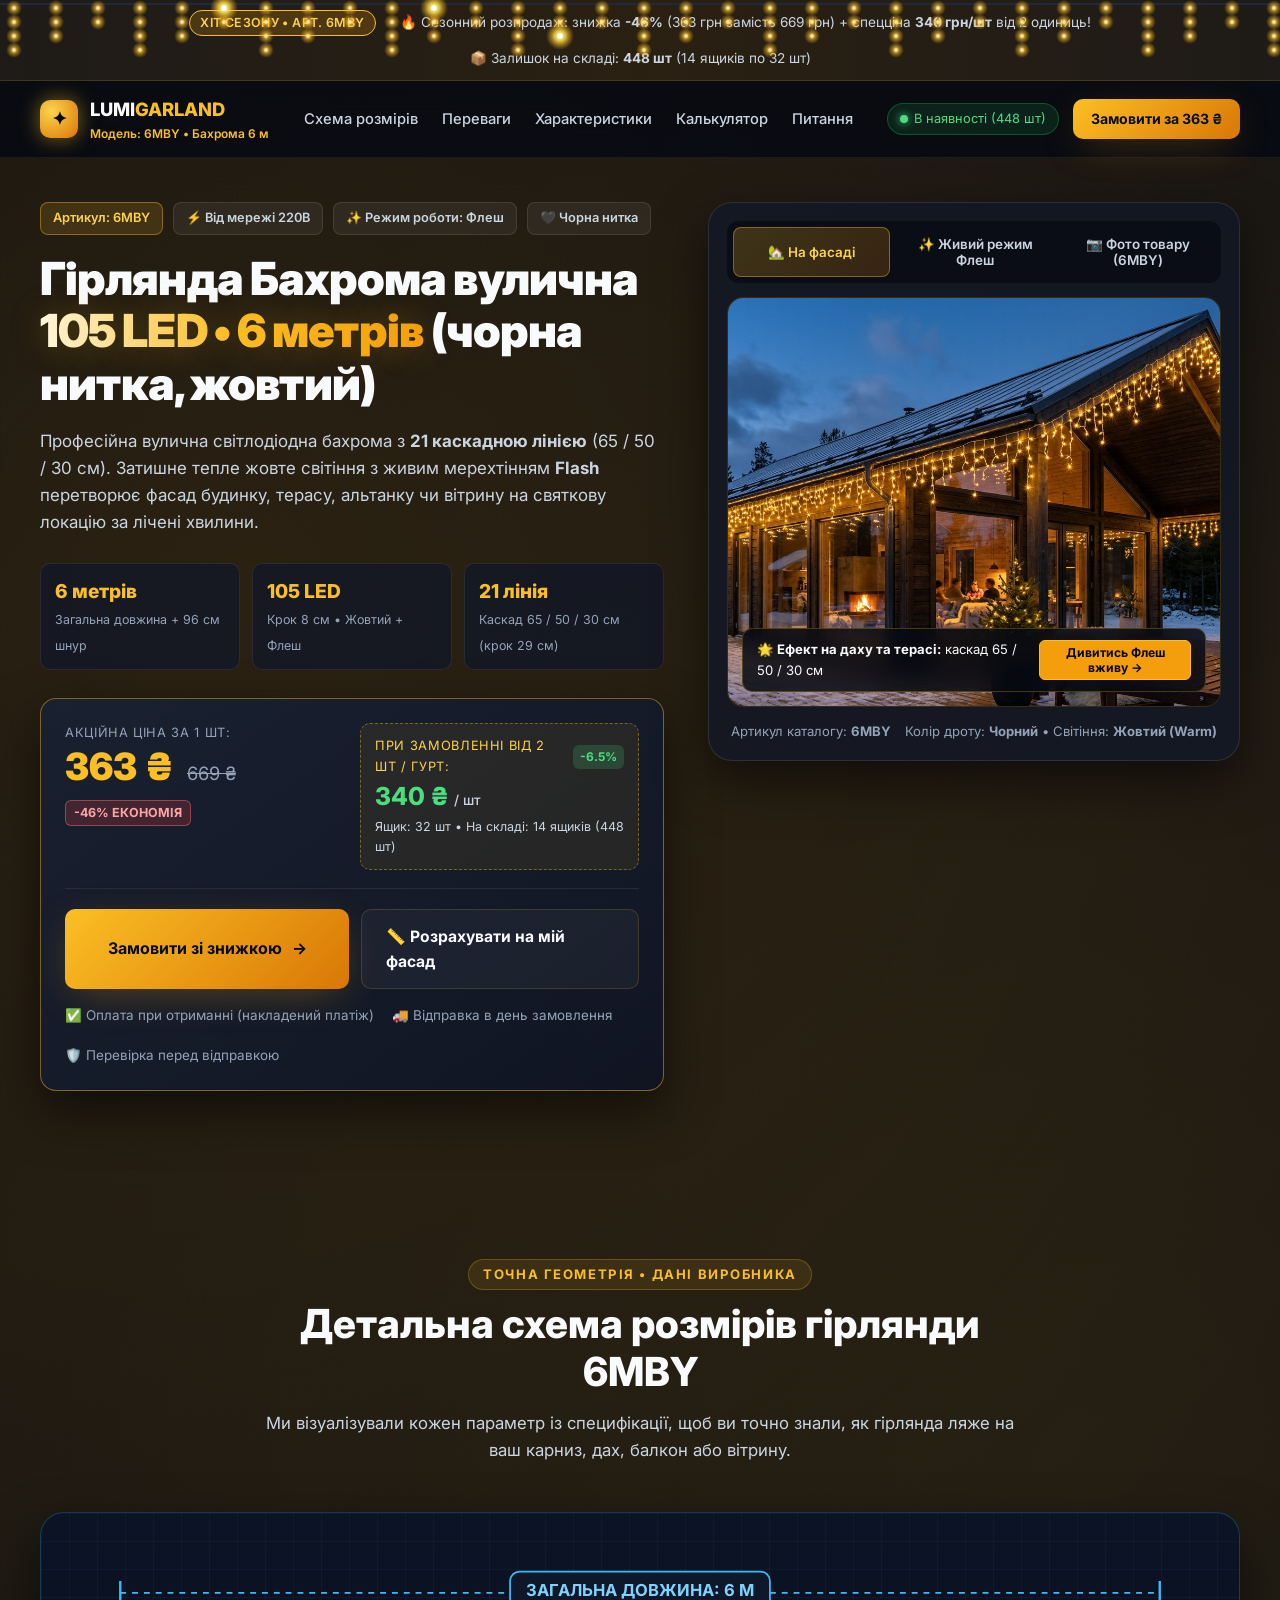
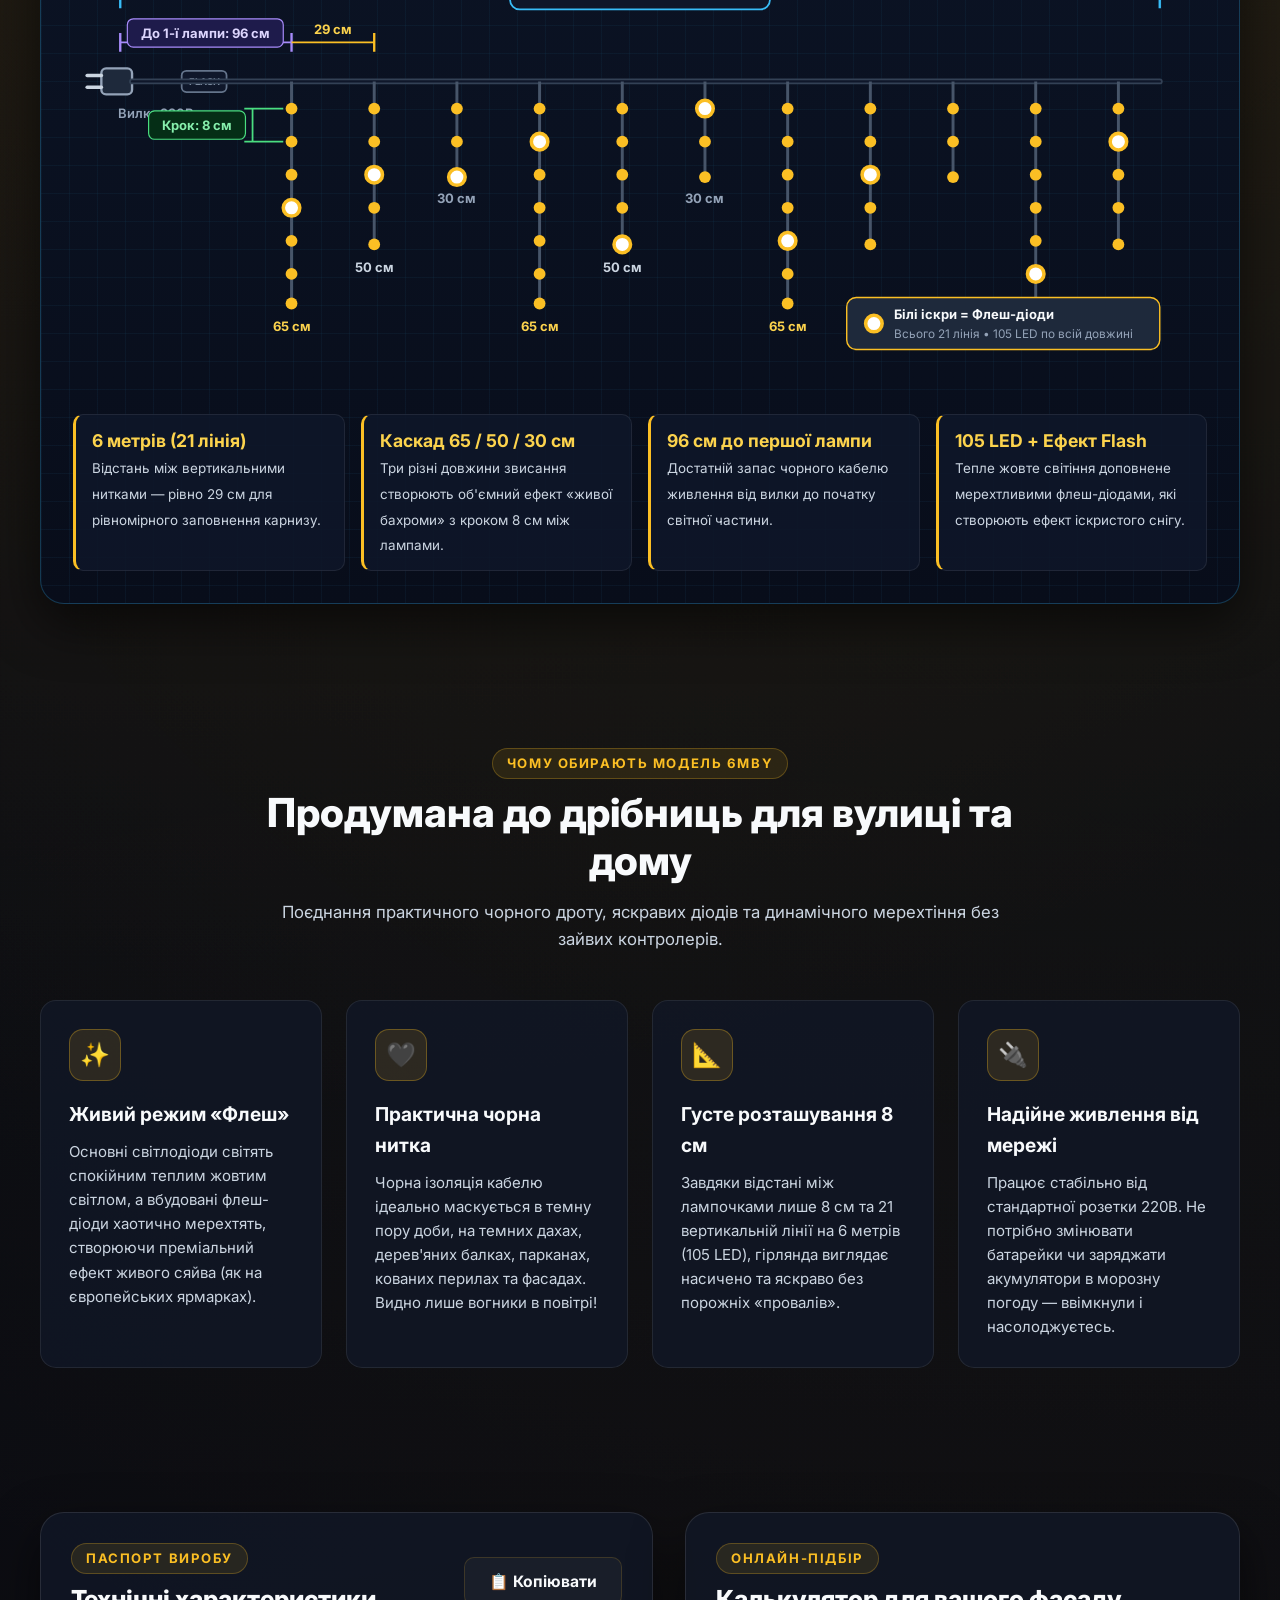
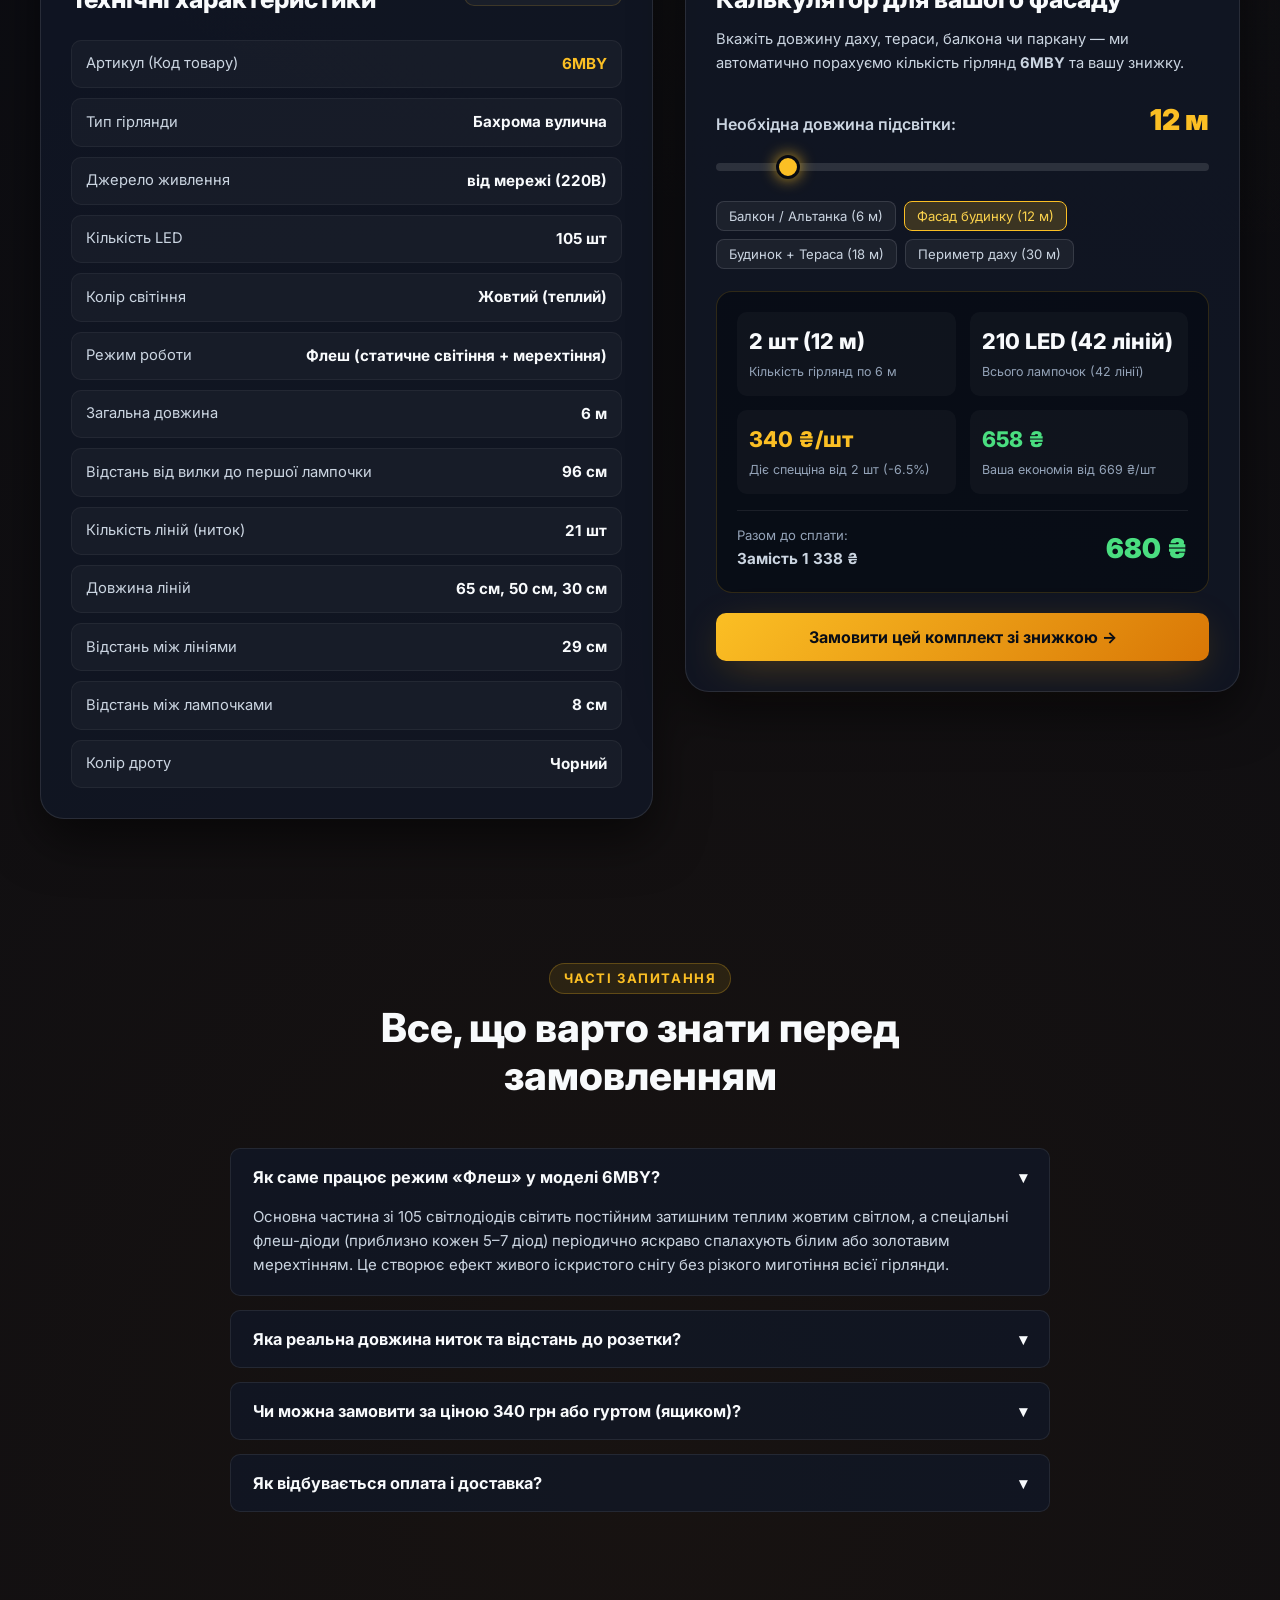
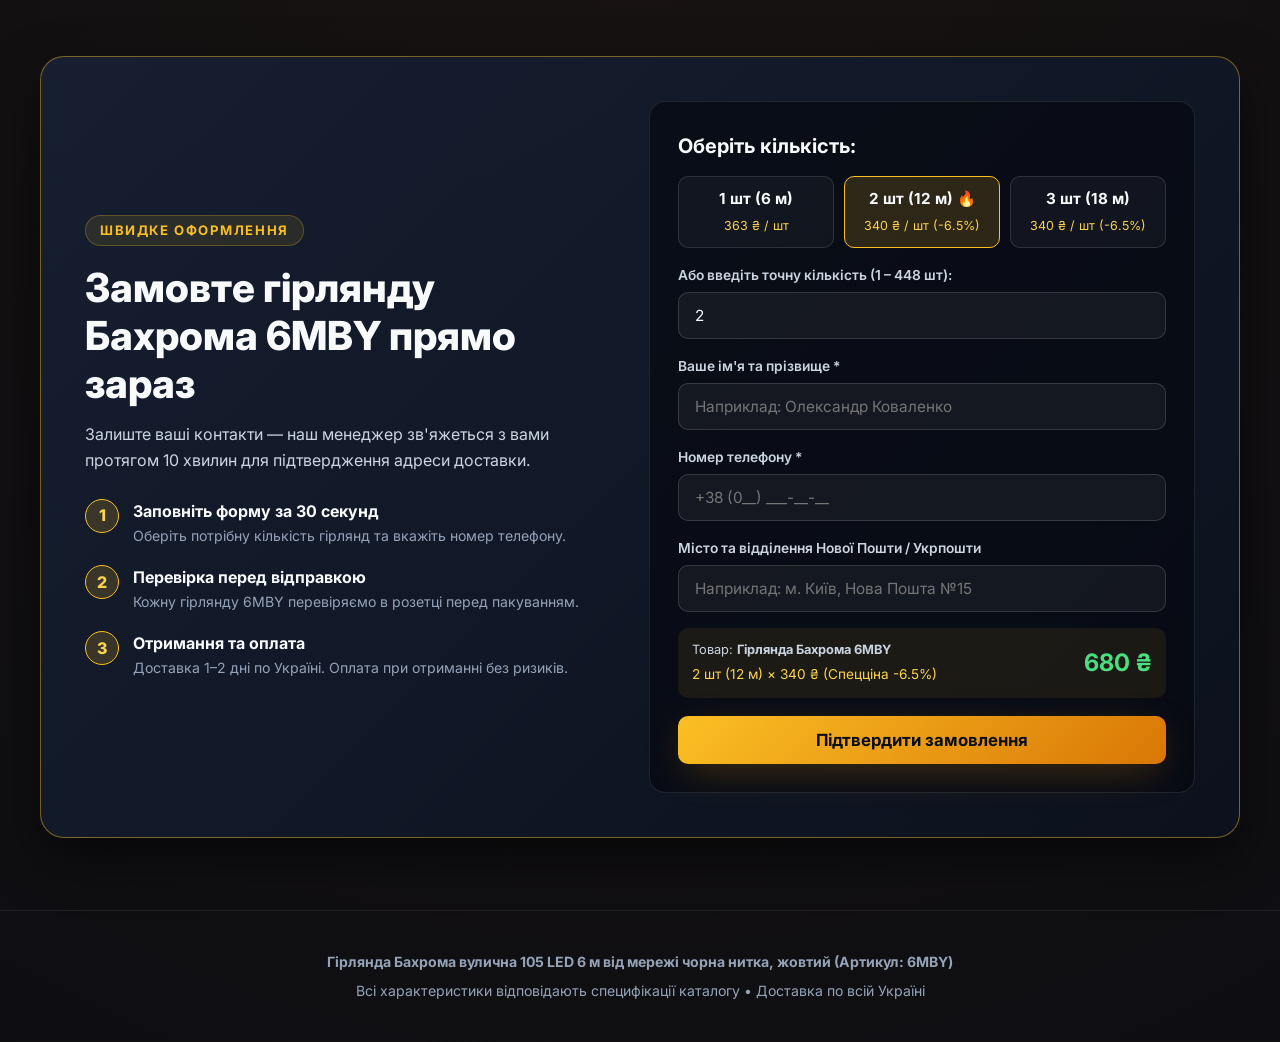
==== index.html @ 53a04146 "Add files via upload" ====
<!DOCTYPE html>
<html lang="uk">
<head>
  <meta charset="UTF-8" />
  <meta name="viewport" content="width=device-width, initial-scale=1.0" />
  <title>Гірлянда Бахрома вулична 105 LED 6 м (чорна нитка, жовтий) 6МBY — Офіційний лендинг</title>
  <meta name="description" content="Гірлянда Бахрома вулична 105 LED 6 м від мережі, чорна нитка, теплий жовтий з ефектом Флеш (арт. 6МBY). 21 вертикальна лінія (65/50/30 см). Акційна ціна 363 грн (від 2 шт — 340 грн)." />
  <link rel="preconnect" href="https://fonts.googleapis.com">
  <link rel="preconnect" href="https://fonts.gstatic.com" crossorigin>
  <link href="https://fonts.googleapis.com/css2?family=Inter:wght@400;500;600;700;800;900&display=swap" rel="stylesheet">
  <link rel="stylesheet" href="styles.css" />
</head>
<body>

  <!-- Жива верхня гірлянда-бахрома в шапці -->
  <div class="top-garland-wrap" aria-hidden="true">
    <canvas id="headerGarlandCanvas"></canvas>
  </div>

  <!-- Верхній акційний банер -->
  <div class="promo-bar">
    <div class="promo-bar-inner">
      <span class="promo-badge">ХІТ СЕЗОНУ • АРТ. 6МBY</span>
      <span>🔥 Сезонний розпродаж: знижка <strong>-46%</strong> (363 грн замість 669 грн) + спецціна <strong>340 грн/шт</strong> від 2 одиниць!</span>
      <span>📦 Залишок на складі: <strong>448 шт</strong> (14 ящиків по 32 шт)</span>
    </div>
  </div>

  <!-- Навігація -->
  <header class="navbar">
    <div class="navbar-inner">
      <a href="#top" class="logo">
        <div class="logo-icon">✦</div>
        <div>
          <span>LUMI<span style="color: var(--amber-400);">GARLAND</span></span>
          <span class="logo-sku">Модель: 6МBY • Бахрома 6 м</span>
        </div>
      </a>

      <ul class="nav-links">
        <li><a href="#blueprint">Схема розмірів</a></li>
        <li><a href="#features">Переваги</a></li>
        <li><a href="#specs">Характеристики</a></li>
        <li><a href="#calculator">Калькулятор</a></li>
        <li><a href="#faq">Питання</a></li>
      </ul>

      <div class="nav-cta">
        <div class="stock-pill">
          <span class="pulse-dot"></span>
          <span>В наявності (448 шт)</span>
        </div>
        <a href="#order" class="btn btn-primary btn-sm">Замовити за 363 ₴</a>
      </div>
    </div>
  </header>

  <!-- HERO SECTION -->
  <main id="top">
    <section class="hero">
      <div class="container">
        <div class="hero-grid">
          
          <!-- Ліва колонка: Офер та ціни -->
          <div class="hero-content">
            <div class="hero-badges">
              <span class="badge-item highlight">Артикул: 6МBY</span>
              <span class="badge-item">⚡ Від мережі 220В</span>
              <span class="badge-item">✨ Режим роботи: Флеш</span>
              <span class="badge-item">🖤 Чорна нитка</span>
            </div>

            <h1 class="hero-title">
              Гірлянда Бахрома вулична <span class="text-glow">105 LED • 6 метрів</span> (чорна нитка, жовтий)
            </h1>

            <p class="hero-lead">
              Професійна вулична світлодіодна бахрома з <strong>21 каскадною лінією</strong> (65 / 50 / 30 см). Затишне тепле жовте світіння з живим мерехтінням <strong>Flash</strong> перетворює фасад будинку, терасу, альтанку чи вітрину на святкову локацію за лічені хвилини.
            </p>

            <!-- Ключові цифри -->
            <div class="hero-quick-specs">
              <div class="quick-spec-card">
                <span class="quick-spec-val">6 метрів</span>
                <span class="quick-spec-lbl">Загальна довжина + 96 см шнур</span>
              </div>
              <div class="quick-spec-card">
                <span class="quick-spec-val">105 LED</span>
                <span class="quick-spec-lbl">Крок 8 см • Жовтий + Флеш</span>
              </div>
              <div class="quick-spec-card">
                <span class="quick-spec-val">21 лінія</span>
                <span class="quick-spec-lbl">Каскад 65 / 50 / 30 см (крок 29 см)</span>
              </div>
            </div>

            <!-- Картка ціни з даними з Excel -->
            <div class="price-card">
              <div class="price-tiers">
                <div class="price-main-wrap">
                  <span class="price-label">Акційна ціна за 1 шт:</span>
                  <div class="price-row">
                    <span class="price-current">363 ₴</span>
                    <span class="price-old">669 ₴</span>
                    <span class="discount-tag">-46% ЕКОНОМІЯ</span>
                  </div>
                </div>

                <div class="wholesale-box">
                  <div style="display:flex; align-items:center; justify-content:space-between; gap:6px;">
                    <span class="price-label" style="margin:0; color:var(--amber-300);">При замовленні від 2 шт / Гурт:</span>
                    <span style="font-size:0.75rem; background:rgba(74,222,128,0.18); color:var(--green-400); padding:2px 7px; border-radius:6px; font-weight:700;">-6.5%</span>
                  </div>
                  <span class="wholesale-price">340 ₴ <small style="font-size:0.85rem; font-weight:500; color:var(--text-secondary);">/ шт</small></span>
                  <span class="wholesale-note">Ящик: 32 шт • На складі: 14 ящиків (448 шт)</span>
                </div>
              </div>

              <div class="hero-actions">
                <a href="#order" class="btn btn-primary">
                  <span>Замовити зі знижкою</span>
                  <span>→</span>
                </a>
                <a href="#calculator" class="btn btn-outline">
                  <span>📏 Розрахувати на мій фасад</span>
                </a>
              </div>

              <div class="trust-row">
                <div class="trust-item">✅ Оплата при отриманні (накладений платіж)</div>
                <div class="trust-item">🚚 Відправка в день замовлення</div>
                <div class="trust-item">🛡️ Перевірка перед відправкою</div>
              </div>
            </div>
          </div>

          <!-- Права колонка: Інтерактивна вітрина (Фото на фасаді + Live Flash Симулятор + Оригінальне фото з таблиці) -->
          <div class="showcase-card">
            <div class="showcase-tabs" role="tablist">
              <button class="showcase-tab active" data-tab="pane-facade" role="tab">🏡 На фасаді</button>
              <button class="showcase-tab" data-tab="pane-sim" role="tab">✨ Живий режим Флеш</button>
              <button class="showcase-tab" data-tab="pane-original" role="tab">📷 Фото товару (6МBY)</button>
            </div>

            <div class="showcase-viewport">
              <!-- Вкладка 1: Фото на фасаді -->
              <div class="showcase-pane active" id="pane-facade">
                <div class="product-photo-wrap">
                  <img src="images/lifestyle-facade.jpg" alt="Гірлянда Бахрома вулична 105 LED 6 м на фасаді будинку" />
                  <div class="photo-caption-overlay">
                    <span>🌟 <strong>Ефект на даху та терасі:</strong> каскад 65 / 50 / 30 см</span>
                    <button class="sim-chip active" onclick="switchShowcaseTab('pane-sim')">Дивитись Флеш вживу →</button>
                  </div>
                </div>
              </div>

              <!-- Вкладка 2: Інтерактивний симулятор 21 нитки та режиму Flash -->
              <div class="showcase-pane" id="pane-sim">
                <canvas id="simCanvas"></canvas>
                <div class="sim-controls">
                  <span>Режим: <strong id="simModeLabel" style="color:var(--amber-300);">Жовтий + Флеш (Мерехтіння)</strong></span>
                  <div class="sim-btn-group">
                    <button type="button" class="sim-chip active" data-sim-mode="flash">⚡ Режим Флеш</button>
                    <button type="button" class="sim-chip" data-sim-mode="steady">🌕 Лише статика</button>
                    <button type="button" class="sim-chip" data-sim-bg="toggle">🌆 Змінити фон</button>
                  </div>
                </div>
              </div>

              <!-- Вкладка 3: Оригінальне фото з Excel-файлу товари.xlsx -->
              <div class="showcase-pane" id="pane-original">
                <div class="product-photo-wrap contain-mode">
                  <img src="images/product.png" alt="Оригінальне фото Гірлянда Бахрома вулична 105 LED 6 м чорна нитка жовтий 6МBY" />
                  <div class="photo-caption-overlay">
                    <span>📦 Реальне фото з каталогу <strong>товари.xlsx</strong> (арт. 6МBY)</span>
                    <span style="color:var(--amber-400); font-weight:700;">Чорна нитка • Жовтий LED</span>
                  </div>
                </div>
              </div>
            </div>

            <div class="showcase-footer">
              <span>Артикул каталогу: <strong>6МBY</strong></span>
              <span>Колір дроту: <strong>Чорний</strong> • Світіння: <strong>Жовтий (Warm)</strong></span>
            </div>
          </div>

        </div>
      </div>
    </section>

    <!-- ІНЖЕНЕРНА СХЕМА РОЗМІРІВ (BLUEPRINT) -->
    <section id="blueprint">
      <div class="container">
        <div class="section-header">
          <span class="section-eyebrow">Точна геометрія • Дані виробника</span>
          <h2 class="section-title">Детальна схема розмірів гірлянди 6МBY</h2>
          <p class="section-subtitle">
            Ми візуалізували кожен параметр із специфікації, щоб ви точно знали, як гірлянда ляже на ваш карниз, дах, балкон або вітрину.
          </p>
        </div>

        <div class="blueprint-card">
          <div class="blueprint-svg-wrap">
            <svg class="blueprint-svg" viewBox="0 0 960 360" fill="none" xmlns="http://www.w3.org/2000/svg" aria-label="Схема розмірів гірлянди Бахрома 6МBY">
              <!-- Верхня розмірна лінія: Загальна довжина 6 м -->
              <line x1="40" y1="32" x2="920" y2="32" stroke="#38bdf8" stroke-width="1.5" stroke-dasharray="5 5"/>
              <line x1="40" y1="22" x2="40" y2="45" stroke="#38bdf8" stroke-width="2"/>
              <line x1="920" y1="22" x2="920" y2="45" stroke="#38bdf8" stroke-width="2"/>
              <rect x="370" y="14" width="220" height="32" rx="8" fill="#0f172a" stroke="#38bdf8" stroke-width="1.5"/>
              <text x="480" y="35" fill="#7dd3fc" font-size="14" font-weight="700" text-anchor="middle" font-family="Inter, sans-serif">ЗАГАЛЬНА ДОВЖИНА: 6 М</text>

              <!-- Розмірна лінія від вилки до першої лампочки: 96 см -->
              <line x1="40" y1="74" x2="185" y2="74" stroke="#a78bfa" stroke-width="1.5"/>
              <line x1="40" y1="66" x2="40" y2="82" stroke="#a78bfa" stroke-width="2"/>
              <line x1="185" y1="66" x2="185" y2="82" stroke="#a78bfa" stroke-width="2"/>
              <rect x="46" y="54" width="132" height="24" rx="5" fill="#1e1b4b" stroke="#a78bfa" stroke-width="1"/>
              <text x="112" y="70" fill="#ddd6fe" font-size="11" font-weight="700" text-anchor="middle" font-family="Inter, sans-serif">До 1-ї лампи: 96 см</text>

              <!-- Відстань між лініями: 29 см -->
              <line x1="185" y1="74" x2="255" y2="74" stroke="#fbbf24" stroke-width="1.5"/>
              <line x1="255" y1="66" x2="255" y2="82" stroke="#fbbf24" stroke-width="2"/>
              <text x="220" y="67" fill="#fcd34d" font-size="11" font-weight="700" text-anchor="middle" font-family="Inter, sans-serif">29 см</text>

              <!-- Вилка 220В -->
              <rect x="24" y="96" width="26" height="22" rx="4" fill="#1e293b" stroke="#94a3b8" stroke-width="2"/>
              <line x1="12" y1="102" x2="24" y2="102" stroke="#cbd5e1" stroke-width="3" stroke-linecap="round"/>
              <line x1="12" y1="112" x2="24" y2="112" stroke="#cbd5e1" stroke-width="3" stroke-linecap="round"/>
              <text x="38" y="138" fill="#94a3b8" font-size="11" font-weight="600" font-family="Inter, sans-serif">Вилка 220В</text>

              <!-- Блок керування -->
              <rect x="92" y="98" width="38" height="18" rx="4" fill="#0f172a" stroke="#64748b" stroke-width="1.5"/>
              <text x="111" y="110" fill="#94a3b8" font-size="8" font-weight="700" text-anchor="middle" font-family="Inter, sans-serif">FLASH</text>

              <!-- Основний горизонтальний чорний провід -->
              <line x1="50" y1="107" x2="920" y2="107" stroke="#334155" stroke-width="5" stroke-linecap="round"/>
              <line x1="50" y1="107" x2="920" y2="107" stroke="#0f172a" stroke-width="2" stroke-linecap="round"/>

              <!-- Вертикальні нитки (21 лінія каскадом 65см / 50см / 30см) -->
              <!-- Створимо наочне представлення каскадів -->
              <g id="svgDrops">
                <!-- Лінія 1: 65 см -->
                <line x1="185" y1="107" x2="185" y2="295" stroke="#475569" stroke-width="2.5"/>
                <circle cx="185" cy="130" r="5" fill="#fbbf24"/><circle cx="185" cy="158" r="5" fill="#fbbf24"/><circle cx="185" cy="186" r="5" fill="#fbbf24"/><circle cx="185" cy="214" r="7" fill="#ffffff" stroke="#fbbf24" stroke-width="3"/><circle cx="185" cy="242" r="5" fill="#fbbf24"/><circle cx="185" cy="270" r="5" fill="#fbbf24"/><circle cx="185" cy="295" r="5" fill="#fbbf24"/>
                <text x="185" y="318" fill="#fcd34d" font-size="11" font-weight="700" text-anchor="middle">65 см</text>

                <!-- Лінія 2: 50 см -->
                <line x1="255" y1="107" x2="255" y2="245" stroke="#475569" stroke-width="2.5"/>
                <circle cx="255" cy="130" r="5" fill="#fbbf24"/><circle cx="255" cy="158" r="5" fill="#fbbf24"/><circle cx="255" cy="186" r="7" fill="#ffffff" stroke="#fbbf24" stroke-width="3"/><circle cx="255" cy="214" r="5" fill="#fbbf24"/><circle cx="255" cy="245" r="5" fill="#fbbf24"/>
                <text x="255" y="268" fill="#cbd5e1" font-size="11" font-weight="700" text-anchor="middle">50 см</text>

                <!-- Лінія 3: 30 см -->
                <line x1="325" y1="107" x2="325" y2="188" stroke="#475569" stroke-width="2.5"/>
                <circle cx="325" cy="130" r="5" fill="#fbbf24"/><circle cx="325" cy="158" r="5" fill="#fbbf24"/><circle cx="325" cy="188" r="7" fill="#ffffff" stroke="#fbbf24" stroke-width="3"/>
                <text x="325" y="210" fill="#94a3b8" font-size="11" font-weight="700" text-anchor="middle">30 см</text>

                <!-- Лінія 4: 65 см -->
                <line x1="395" y1="107" x2="395" y2="295" stroke="#475569" stroke-width="2.5"/>
                <circle cx="395" cy="130" r="5" fill="#fbbf24"/><circle cx="395" cy="158" r="7" fill="#ffffff" stroke="#fbbf24" stroke-width="3"/><circle cx="395" cy="186" r="5" fill="#fbbf24"/><circle cx="395" cy="214" r="5" fill="#fbbf24"/><circle cx="395" cy="242" r="5" fill="#fbbf24"/><circle cx="395" cy="270" r="5" fill="#fbbf24"/><circle cx="395" cy="295" r="5" fill="#fbbf24"/>
                <text x="395" y="318" fill="#fcd34d" font-size="11" font-weight="700" text-anchor="middle">65 см</text>

                <!-- Лінія 5: 50 см -->
                <line x1="465" y1="107" x2="465" y2="245" stroke="#475569" stroke-width="2.5"/>
                <circle cx="465" cy="130" r="5" fill="#fbbf24"/><circle cx="465" cy="158" r="5" fill="#fbbf24"/><circle cx="465" cy="186" r="5" fill="#fbbf24"/><circle cx="465" cy="214" r="5" fill="#fbbf24"/><circle cx="465" cy="245" r="7" fill="#ffffff" stroke="#fbbf24" stroke-width="3"/>
                <text x="465" y="268" fill="#cbd5e1" font-size="11" font-weight="700" text-anchor="middle">50 см</text>

                <!-- Лінія 6: 30 см -->
                <line x1="535" y1="107" x2="535" y2="188" stroke="#475569" stroke-width="2.5"/>
                <circle cx="535" cy="130" r="7" fill="#ffffff" stroke="#fbbf24" stroke-width="3"/><circle cx="535" cy="158" r="5" fill="#fbbf24"/><circle cx="535" cy="188" r="5" fill="#fbbf24"/>
                <text x="535" y="210" fill="#94a3b8" font-size="11" font-weight="700" text-anchor="middle">30 см</text>

                <!-- Лінія 7: 65 см -->
                <line x1="605" y1="107" x2="605" y2="295" stroke="#475569" stroke-width="2.5"/>
                <circle cx="605" cy="130" r="5" fill="#fbbf24"/><circle cx="605" cy="158" r="5" fill="#fbbf24"/><circle cx="605" cy="186" r="5" fill="#fbbf24"/><circle cx="605" cy="214" r="5" fill="#fbbf24"/><circle cx="605" cy="242" r="7" fill="#ffffff" stroke="#fbbf24" stroke-width="3"/><circle cx="605" cy="270" r="5" fill="#fbbf24"/><circle cx="605" cy="295" r="5" fill="#fbbf24"/>
                <text x="605" y="318" fill="#fcd34d" font-size="11" font-weight="700" text-anchor="middle">65 см</text>

                <!-- Лінія 8: 50 см -->
                <line x1="675" y1="107" x2="675" y2="245" stroke="#475569" stroke-width="2.5"/>
                <circle cx="675" cy="130" r="5" fill="#fbbf24"/><circle cx="675" cy="158" r="5" fill="#fbbf24"/><circle cx="675" cy="186" r="7" fill="#ffffff" stroke="#fbbf24" stroke-width="3"/><circle cx="675" cy="214" r="5" fill="#fbbf24"/><circle cx="675" cy="245" r="5" fill="#fbbf24"/>

                <!-- Лінія 9: 30 см -->
                <line x1="745" y1="107" x2="745" y2="188" stroke="#475569" stroke-width="2.5"/>
                <circle cx="745" cy="130" r="5" fill="#fbbf24"/><circle cx="745" cy="158" r="5" fill="#fbbf24"/><circle cx="745" cy="188" r="5" fill="#fbbf24"/>

                <!-- Лінія 10..21: 65 см -->
                <line x1="815" y1="107" x2="815" y2="295" stroke="#475569" stroke-width="2.5"/>
                <circle cx="815" cy="130" r="5" fill="#fbbf24"/><circle cx="815" cy="158" r="5" fill="#fbbf24"/><circle cx="815" cy="186" r="5" fill="#fbbf24"/><circle cx="815" cy="214" r="5" fill="#fbbf24"/><circle cx="815" cy="242" r="5" fill="#fbbf24"/><circle cx="815" cy="270" r="7" fill="#ffffff" stroke="#fbbf24" stroke-width="3"/><circle cx="815" cy="295" r="5" fill="#fbbf24"/>

                <line x1="885" y1="107" x2="885" y2="245" stroke="#475569" stroke-width="2.5"/>
                <circle cx="885" cy="130" r="5" fill="#fbbf24"/><circle cx="885" cy="158" r="7" fill="#ffffff" stroke="#fbbf24" stroke-width="3"/><circle cx="885" cy="186" r="5" fill="#fbbf24"/><circle cx="885" cy="214" r="5" fill="#fbbf24"/><circle cx="885" cy="245" r="5" fill="#fbbf24"/>
              </g>

              <!-- Позначка кроку між лампочками 8 см -->
              <line x1="145" y1="130" x2="178" y2="130" stroke="#4ade80" stroke-width="1.5"/>
              <line x1="145" y1="158" x2="178" y2="158" stroke="#4ade80" stroke-width="1.5"/>
              <line x1="152" y1="130" x2="152" y2="158" stroke="#4ade80" stroke-width="1.5"/>
              <rect x="64" y="132" width="82" height="24" rx="5" fill="#052e16" stroke="#4ade80" stroke-width="1"/>
              <text x="105" y="148" fill="#86efac" font-size="11" font-weight="700" text-anchor="middle" font-family="Inter, sans-serif">Крок: 8 см</text>

              <!-- Пояснення білих точок Flash -->
              <rect x="655" y="290" width="265" height="44" rx="8" fill="#1e293b" stroke="#fbbf24" stroke-width="1.2"/>
              <circle cx="678" cy="312" r="7" fill="#ffffff" stroke="#fbbf24" stroke-width="3"/>
              <text x="695" y="308" fill="#f8fafc" font-size="11" font-weight="700" font-family="Inter, sans-serif">Білі іскри = Флеш-діоди</text>
              <text x="695" y="324" fill="#94a3b8" font-size="10" font-family="Inter, sans-serif">Всього 21 лінія • 105 LED по всій довжині</text>
            </svg>
          </div>

          <div class="blueprint-legend">
            <div class="legend-box">
              <strong>6 метрів (21 лінія)</strong>
              <span>Відстань між вертикальними нитками — рівно 29 см для рівномірного заповнення карнизу.</span>
            </div>
            <div class="legend-box">
              <strong>Каскад 65 / 50 / 30 см</strong>
              <span>Три різні довжини звисання створюють об'ємний ефект «живої бахроми» з кроком 8 см між лампами.</span>
            </div>
            <div class="legend-box">
              <strong>96 см до першої лампи</strong>
              <span>Достатній запас чорного кабелю живлення від вилки до початку світної частини.</span>
            </div>
            <div class="legend-box">
              <strong>105 LED + Ефект Flash</strong>
              <span>Тепле жовте світіння доповнене мерехтливими флеш-діодами, які створюють ефект іскристого снігу.</span>
            </div>
          </div>
        </div>
      </div>
    </section>

    <!-- ПЕРЕВАГИ МОДЕЛІ 6МBY -->
    <section id="features">
      <div class="container">
        <div class="section-header">
          <span class="section-eyebrow">Чому обирають модель 6МBY</span>
          <h2 class="section-title">Продумана до дрібниць для вулиці та дому</h2>
          <p class="section-subtitle">
            Поєднання практичного чорного дроту, яскравих діодів та динамічного мерехтіння без зайвих контролерів.
          </p>
        </div>

        <div class="features-grid">
          <div class="feature-card">
            <div class="feature-icon">✨</div>
            <h3>Живий режим «Флеш»</h3>
            <p>Основні світлодіоди світять спокійним теплим жовтим світлом, а вбудовані флеш-діоди хаотично мерехтять, створюючи преміальний ефект живого сяйва (як на європейських ярмарках).</p>
          </div>

          <div class="feature-card">
            <div class="feature-icon">🖤</div>
            <h3>Практична чорна нитка</h3>
            <p>Чорна ізоляція кабелю ідеально маскується в темну пору доби, на темних дахах, дерев'яних балках, парканах, кованих перилах та фасадах. Видно лише вогники в повітрі!</p>
          </div>

          <div class="feature-card">
            <div class="feature-icon">📐</div>
            <h3>Густе розташування 8 см</h3>
            <p>Завдяки відстані між лампочками лише 8 см та 21 вертикальній лінії на 6 метрів (105 LED), гірлянда виглядає насичено та яскраво без порожніх «провалів».</p>
          </div>

          <div class="feature-card">
            <div class="feature-icon">🔌</div>
            <h3>Надійне живлення від мережі</h3>
            <p>Працює стабільно від стандартної розетки 220В. Не потрібно змінювати батарейки чи заряджати акумулятори в морозну погоду — ввімкнули і насолоджуєтесь.</p>
          </div>
        </div>
      </div>
    </section>

    <!-- ПОВНІ ХАРАКТЕРИСТИКИ + КАЛЬКУЛЯТОР МЕТРАЖУ -->
    <section id="specs">
      <div class="container">
        <div class="specs-calc-grid">
          
          <!-- Ліва картка: Точні характеристики з Excel -->
          <div class="specs-table-card">
            <div class="card-header-flex">
              <div>
                <span class="section-eyebrow" style="margin-bottom:6px;">Паспорт виробу</span>
                <h2 style="font-size:1.55rem; font-weight:800;">Технічні характеристики</h2>
              </div>
              <button type="button" id="copySpecsBtn" class="btn btn-outline btn-sm">📋 Копіювати</button>
            </div>

            <div class="specs-list" id="specsList">
              <div class="spec-row">
                <span class="spec-key">Артикул (Код товару)</span>
                <span class="spec-val" style="color:var(--amber-400);">6МBY</span>
              </div>
              <div class="spec-row">
                <span class="spec-key">Тип гірлянди</span>
                <span class="spec-val">Бахрома вулична</span>
              </div>
              <div class="spec-row">
                <span class="spec-key">Джерело живлення</span>
                <span class="spec-val">від мережі (220В)</span>
              </div>
              <div class="spec-row">
                <span class="spec-key">Кількість LED</span>
                <span class="spec-val">105 шт</span>
              </div>
              <div class="spec-row">
                <span class="spec-key">Колір світіння</span>
                <span class="spec-val">Жовтий (теплий)</span>
              </div>
              <div class="spec-row">
                <span class="spec-key">Режим роботи</span>
                <span class="spec-val">Флеш (статичне світіння + мерехтіння)</span>
              </div>
              <div class="spec-row">
                <span class="spec-key">Загальна довжина</span>
                <span class="spec-val">6 м</span>
              </div>
              <div class="spec-row">
                <span class="spec-key">Відстань від вилки до першої лампочки</span>
                <span class="spec-val">96 см</span>
              </div>
              <div class="spec-row">
                <span class="spec-key">Кількість ліній (ниток)</span>
                <span class="spec-val">21 шт</span>
              </div>
              <div class="spec-row">
                <span class="spec-key">Довжина ліній</span>
                <span class="spec-val">65 см, 50 см, 30 см</span>
              </div>
              <div class="spec-row">
                <span class="spec-key">Відстань між лініями</span>
                <span class="spec-val">29 см</span>
              </div>
              <div class="spec-row">
                <span class="spec-key">Відстань між лампочками</span>
                <span class="spec-val">8 см</span>
              </div>
              <div class="spec-row">
                <span class="spec-key">Колір дроту</span>
                <span class="spec-val">Чорний</span>
              </div>
            </div>
          </div>

          <!-- Права картка: Інтерактивний калькулятор -->
          <div class="calc-card" id="calculator">
            <span class="section-eyebrow" style="margin-bottom:6px;">Онлайн-підбір</span>
            <h2 style="font-size:1.55rem; font-weight:800; margin-bottom:8px;">Калькулятор для вашого фасаду</h2>
            <p style="color:var(--text-secondary); font-size:0.92rem;">
              Вкажіть довжину даху, тераси, балкона чи паркану — ми автоматично порахуємо кількість гірлянд <strong>6МBY</strong> та вашу знижку.
            </p>

            <div class="calc-slider-wrap">
              <div class="calc-slider-header">
                <span style="color:var(--text-secondary); font-weight:600;">Необхідна довжина підсвітки:</span>
                <span class="calc-length-display" id="calcLengthLabel">12 м</span>
              </div>
              <input type="range" id="calcRange" class="range-slider" min="5" max="60" step="1" value="12" />
            </div>

            <div class="calc-presets">
              <button type="button" class="preset-btn" data-len="6">Балкон / Альтанка (6 м)</button>
              <button type="button" class="preset-btn active" data-len="12">Фасад будинку (12 м)</button>
              <button type="button" class="preset-btn" data-len="18">Будинок + Тераса (18 м)</button>
              <button type="button" class="preset-btn" data-len="30">Периметр даху (30 м)</button>
            </div>

            <div class="calc-results">
              <div class="calc-res-grid">
                <div class="calc-stat">
                  <span class="calc-stat-num" id="calcUnits">2 шт</span>
                  <span class="calc-stat-desc">Кількість гірлянд по 6 м</span>
                </div>
                <div class="calc-stat">
                  <span class="calc-stat-num" id="calcLeds">210 LED</span>
                  <span class="calc-stat-desc">Всього лампочок (42 лінії)</span>
                </div>
                <div class="calc-stat">
                  <span class="calc-stat-num" id="calcUnitPrice" style="color:var(--amber-400);">340 ₴/шт</span>
                  <span class="calc-stat-desc" id="calcTierNote">Діє спецціна від 2 шт (-6.5%)</span>
                </div>
                <div class="calc-stat">
                  <span class="calc-stat-num" id="calcSavings" style="color:var(--green-400);">658 ₴</span>
                  <span class="calc-stat-desc">Ваша економія від 669 ₴/шт</span>
                </div>
              </div>

              <div class="calc-total-bar">
                <div>
                  <span style="font-size:0.82rem; color:var(--text-muted); display:block;">Разом до сплати:</span>
                  <strong style="font-size:0.95rem; color:var(--text-secondary);" id="calcOldTotal">Замість 1 338 ₴</strong>
                </div>
                <div class="calc-total-price" id="calcTotalPrice">680 ₴</div>
              </div>
            </div>

            <button type="button" id="applyCalcToOrderBtn" class="btn btn-primary" style="width:100%;">
              Замовити цей комплект зі знижкою →
            </button>
          </div>

        </div>
      </div>
    </section>

    <!-- ПИТАННЯ ТА ВІДПОВІДІ (FAQ) -->
    <section id="faq">
      <div class="container">
        <div class="section-header">
          <span class="section-eyebrow">Часті запитання</span>
          <h2 class="section-title">Все, що варто знати перед замовленням</h2>
        </div>

        <div class="faq-list">
          <div class="faq-item open">
            <button class="faq-question" type="button">
              <span>Як саме працює режим «Флеш» у моделі 6МBY?</span>
              <span>▾</span>
            </button>
            <div class="faq-answer">
              Основна частина зі 105 світлодіодів світить постійним затишним теплим жовтим світлом, а спеціальні флеш-діоди (приблизно кожен 5–7 діод) періодично яскраво спалахують білим або золотавим мерехтінням. Це створює ефект живого іскристого снігу без різкого миготіння всієї гірлянди.
            </div>
          </div>

          <div class="faq-item">
            <button class="faq-question" type="button">
              <span>Яка реальна довжина ниток та відстань до розетки?</span>
              <span>▾</span>
            </button>
            <div class="faq-answer">
              Загальна довжина гірлянди становить 6 метрів. Відстань від вилки до першої лампочки — 96 см. На основному проводі розташовано 21 вертикальну лінію з інтервалом 29 см. Довжина вертикальних ниток чергується каскадом: 65 см, 50 см та 30 см.
            </div>
          </div>

          <div class="faq-item">
            <button class="faq-question" type="button">
              <span>Чи можна замовити за ціною 340 грн або гуртом (ящиком)?</span>
              <span>▾</span>
            </button>
            <div class="faq-answer">
              Так! При замовленні 1 шт діє акційна ціна 363 грн (замість роздрібної 669 грн). При замовленні від 2 шт або гуртової партії (у ящику 32 шт, всього на складі 448 шт / 14 ящиків) діє спеціальна ціна 340 грн за одиницю.
            </div>
          </div>

          <div class="faq-item">
            <button class="faq-question" type="button">
              <span>Як відбувається оплата і доставка?</span>
              <span>▾</span>
            </button>
            <div class="faq-answer">
              Ми відправляємо замовлення щодня Новою Поштою та Укрпоштою по всій Україні. Ви можете оглянути та перевірити гірлянду у відділенні перед оплатою (накладений платіж) або сплатити за реквізитами, щоб не переплачувати комісію пошти за переказ коштів.
            </div>
          </div>
        </div>
      </div>
    </section>

    <!-- ФОРМА ЗАМОВЛЕННЯ -->
    <section id="order">
      <div class="container">
        <div class="order-section-card">
          <div class="order-grid">
            
            <div>
              <span class="section-eyebrow">Швидке оформлення</span>
              <h2 class="section-title" style="margin-top:8px;">Замовте гірлянду Бахрома 6МBY прямо зараз</h2>
              <p style="color:var(--text-secondary); margin-bottom:20px;">
                Залиште ваші контакти — наш менеджер зв'яжеться з вами протягом 10 хвилин для підтвердження адреси доставки.
              </p>

              <div class="order-steps">
                <div class="step-item">
                  <div class="step-num">1</div>
                  <div>
                    <strong>Заповніть форму за 30 секунд</strong>
                    <p style="font-size:0.88rem; color:var(--text-muted);">Оберіть потрібну кількість гірлянд та вкажіть номер телефону.</p>
                  </div>
                </div>
                <div class="step-item">
                  <div class="step-num">2</div>
                  <div>
                    <strong>Перевірка перед відправкою</strong>
                    <p style="font-size:0.88rem; color:var(--text-muted);">Кожну гірлянду 6МBY перевіряємо в розетці перед пакуванням.</p>
                  </div>
                </div>
                <div class="step-item">
                  <div class="step-num">3</div>
                  <div>
                    <strong>Отримання та оплата</strong>
                    <p style="font-size:0.88rem; color:var(--text-muted);">Доставка 1–2 дні по Україні. Оплата при отриманні без ризиків.</p>
                  </div>
                </div>
              </div>
            </div>

            <form class="order-form" id="orderForm">
              <h3 style="font-size:1.25rem; margin-bottom:14px;">Оберіть кількість:</h3>

              <div class="qty-selector" id="qtySelector">
                <div class="qty-option" data-qty="1">
                  <strong>1 шт (6 м)</strong>
                  <span>363 ₴ / шт</span>
                </div>
                <div class="qty-option active" data-qty="2">
                  <strong>2 шт (12 м) 🔥</strong>
                  <span>340 ₴ / шт (-6.5%)</span>
                </div>
                <div class="qty-option" data-qty="3">
                  <strong>3 шт (18 м)</strong>
                  <span>340 ₴ / шт (-6.5%)</span>
                </div>
              </div>

              <div class="form-group">
                <label for="orderQtyInput">Або введіть точну кількість (1 – 448 шт):</label>
                <input type="number" id="orderQtyInput" class="form-control" min="1" max="448" value="2" required />
              </div>

              <div class="form-group">
                <label for="customerName">Ваше ім'я та прізвище *</label>
                <input type="text" id="customerName" class="form-control" placeholder="Наприклад: Олександр Коваленко" required />
              </div>

              <div class="form-group">
                <label for="customerPhone">Номер телефону *</label>
                <input type="tel" id="customerPhone" class="form-control" placeholder="+38 (0__) ___-__-__" required />
              </div>

              <div class="form-group">
                <label for="customerCity">Місто та відділення Нової Пошти / Укрпошти</label>
                <input type="text" id="customerCity" class="form-control" placeholder="Наприклад: м. Київ, Нова Пошта №15" />
              </div>

              <div class="order-summary-line">
                <div>
                  <span style="font-size:0.8rem; color:var(--text-secondary); display:block;">Товар: <strong>Гірлянда Бахрома 6МBY</strong></span>
                  <span style="font-size:0.85rem; color:var(--amber-300);" id="orderFormTierText">2 шт × 340 ₴ (Гурт / Спецціна)</span>
                </div>
                <strong style="font-size:1.5rem; color:var(--green-400);" id="orderFormTotal">680 ₴</strong>
              </div>

              <button type="submit" class="btn btn-primary" style="width:100%; font-size:1.05rem;">
                Підтвердити замовлення
              </button>
            </form>

          </div>
        </div>
      </div>
    </section>
  </main>

  <footer>
    <div class="container">
      <p><strong>Гірлянда Бахрома вулична 105 LED 6 м від мережі чорна нитка, жовтий (Артикул: 6МBY)</strong></p>
      <p style="margin-top:6px;">Всі характеристики відповідають специфікації каталогу • Доставка по всій Україні</p>
    </div>
  </footer>

  <!-- Модальне вікно успішного замовлення -->
  <div class="modal-backdrop" id="orderSuccessModal" role="dialog" aria-modal="true">
    <div class="modal-box">
      <div style="font-size:3rem; margin-bottom:10px;">🎉</div>
      <h3 style="font-size:1.5rem; margin-bottom:8px;">Дякуємо за замовлення!</h3>
      <p style="color:var(--text-secondary); font-size:0.95rem; margin-bottom:18px;" id="modalOrderDetails">
        Ваша заявка на гірлянду 6МBY успішно прийнята.
      </p>
      <button type="button" class="btn btn-primary" id="closeModalBtn" style="width:100%;">Чудово!</button>
    </div>
  </div>

  <script src="script.js"></script>
</body>
</html>
---- styles.css ----
:root {
  --bg-dark: #070a12;
  --bg-card: rgba(17, 24, 39, 0.78);
  --bg-card-solid: #111827;
  --bg-elevated: rgba(30, 41, 59, 0.65);
  --border-subtle: rgba(251, 191, 36, 0.16);
  --border-glow: rgba(251, 191, 36, 0.45);
  --amber-300: #fcd34d;
  --amber-400: #fbbf24;
  --amber-500: #f59e0b;
  --amber-600: #d97706;
  --text-primary: #f8fafc;
  --text-secondary: #cbd5e1;
  --text-muted: #94a3b8;
  --green-400: #4ade80;
  --green-500: #22c55e;
  --red-400: #f87171;
  --radius-sm: 10px;
  --radius-md: 16px;
  --radius-lg: 24px;
  --shadow-amber: 0 10px 40px -10px rgba(245, 158, 11, 0.35);
  --shadow-card: 0 20px 50px rgba(0, 0, 0, 0.55);
}

* {
  box-sizing: border-box;
  margin: 0;
  padding: 0;
}

html {
  scroll-behavior: smooth;
  font-family: 'Inter', -apple-system, BlinkMacSystemFont, 'Segoe UI', Roboto, sans-serif;
  background-color: var(--bg-dark);
  color: var(--text-primary);
  line-height: 1.6;
}

body {
  background-color: var(--bg-dark);
  background-image:
    radial-gradient(circle at 15% 10%, rgba(245, 158, 11, 0.12) 0%, transparent 40%),
    radial-gradient(circle at 85% 25%, rgba(251, 191, 36, 0.08) 0%, transparent 45%),
    radial-gradient(circle at 50% 80%, rgba(217, 119, 6, 0.08) 0%, transparent 50%);
  overflow-x: hidden;
}

/* Top Interactive Garland Canvas at the very top of viewport */
.top-garland-wrap {
  position: fixed;
  top: 0;
  left: 0;
  width: 100%;
  height: 64px;
  pointer-events: none;
  z-index: 100;
}

#headerGarlandCanvas {
  width: 100%;
  height: 64px;
  display: block;
}

/* Top Promo Banner */
.promo-bar {
  position: relative;
  z-index: 95;
  background: linear-gradient(90deg, #1e1b18 0%, #2a2012 50%, #1e1b18 100%);
  border-bottom: 1px solid var(--border-subtle);
  padding: 10px 16px;
  font-size: 0.85rem;
  text-align: center;
  color: var(--text-secondary);
}

.promo-bar-inner {
  max-width: 1240px;
  margin: 0 auto;
  display: flex;
  flex-wrap: wrap;
  align-items: center;
  justify-content: center;
  gap: 12px 24px;
}

.promo-badge {
  background: rgba(245, 158, 11, 0.2);
  border: 1px solid var(--amber-400);
  color: var(--amber-300);
  padding: 2px 10px;
  border-radius: 999px;
  font-weight: 600;
  font-size: 0.78rem;
  letter-spacing: 0.03em;
}

/* Sticky Navbar */
.navbar {
  position: sticky;
  top: 0;
  z-index: 90;
  background: rgba(7, 10, 18, 0.85);
  backdrop-filter: blur(16px);
  -webkit-backdrop-filter: blur(16px);
  border-bottom: 1px solid rgba(255, 255, 255, 0.07);
  transition: all 0.25s ease;
}

.navbar-inner {
  max-width: 1240px;
  margin: 0 auto;
  padding: 14px 20px;
  display: flex;
  align-items: center;
  justify-content: space-between;
  gap: 16px;
}

.logo {
  display: flex;
  align-items: center;
  gap: 12px;
  text-decoration: none;
  color: var(--text-primary);
  font-weight: 800;
  font-size: 1.15rem;
}

.logo-icon {
  width: 38px;
  height: 38px;
  border-radius: 10px;
  background: radial-gradient(circle at 30% 30%, var(--amber-300), var(--amber-600));
  display: flex;
  align-items: center;
  justify-content: center;
  color: #070a12;
  font-weight: 900;
  box-shadow: 0 0 20px rgba(251, 191, 36, 0.5);
}

.logo-sku {
  font-size: 0.75rem;
  color: var(--amber-400);
  font-weight: 600;
  display: block;
}

.nav-links {
  display: flex;
  align-items: center;
  gap: 24px;
  list-style: none;
}

.nav-links a {
  color: var(--text-secondary);
  text-decoration: none;
  font-size: 0.92rem;
  font-weight: 500;
  transition: color 0.2s;
}

.nav-links a:hover {
  color: var(--amber-400);
}

.nav-cta {
  display: flex;
  align-items: center;
  gap: 14px;
}

.stock-pill {
  display: inline-flex;
  align-items: center;
  gap: 6px;
  font-size: 0.8rem;
  color: var(--green-400);
  background: rgba(34, 197, 94, 0.12);
  border: 1px solid rgba(34, 197, 94, 0.3);
  padding: 5px 12px;
  border-radius: 999px;
}

.pulse-dot {
  width: 8px;
  height: 8px;
  background: var(--green-400);
  border-radius: 50%;
  box-shadow: 0 0 8px var(--green-400);
  animation: pulseDot 1.8s infinite;
}

@keyframes pulseDot {
  0%, 100% { transform: scale(1); opacity: 1; }
  50% { transform: scale(1.35); opacity: 0.55; }
}

/* Buttons */
.btn {
  display: inline-flex;
  align-items: center;
  justify-content: center;
  gap: 10px;
  font-weight: 700;
  border-radius: var(--radius-sm);
  cursor: pointer;
  transition: all 0.22s ease;
  text-decoration: none;
  border: none;
  font-family: inherit;
}

.btn-primary {
  background: linear-gradient(135deg, var(--amber-400) 0%, var(--amber-600) 100%);
  color: #090d16;
  padding: 14px 28px;
  font-size: 1rem;
  box-shadow: var(--shadow-amber);
}

.btn-primary:hover {
  transform: translateY(-2px);
  box-shadow: 0 14px 45px -8px rgba(251, 191, 36, 0.6);
  filter: brightness(1.06);
}

.btn-sm {
  padding: 9px 18px;
  font-size: 0.88rem;
}

.btn-outline {
  background: rgba(255, 255, 255, 0.04);
  color: var(--text-primary);
  border: 1px solid var(--border-subtle);
  padding: 14px 24px;
  font-size: 0.98rem;
}

.btn-outline:hover {
  border-color: var(--amber-400);
  background: rgba(251, 191, 36, 0.08);
}

/* Container & Section Layout */
.container {
  max-width: 1240px;
  margin: 0 auto;
  padding: 0 20px;
}

section {
  padding: 72px 0;
  position: relative;
}

.section-header {
  text-align: center;
  max-width: 760px;
  margin: 0 auto 48px;
}

.section-eyebrow {
  display: inline-block;
  color: var(--amber-400);
  font-size: 0.82rem;
  font-weight: 700;
  text-transform: uppercase;
  letter-spacing: 0.12em;
  margin-bottom: 10px;
  background: rgba(251, 191, 36, 0.1);
  padding: 4px 14px;
  border-radius: 999px;
  border: 1px solid rgba(251, 191, 36, 0.25);
}

.section-title {
  font-size: clamp(1.75rem, 3.2vw, 2.5rem);
  font-weight: 800;
  line-height: 1.2;
  margin-bottom: 14px;
}

.section-subtitle {
  color: var(--text-secondary);
  font-size: 1.05rem;
}

/* Hero Section */
.hero {
  padding: 44px 0 72px;
}

.hero-grid {
  display: grid;
  grid-template-columns: 1.08fr 0.92fr;
  gap: 44px;
  align-items: start;
}

.hero-badges {
  display: flex;
  flex-wrap: wrap;
  gap: 10px;
  margin-bottom: 18px;
}

.badge-item {
  font-size: 0.8rem;
  font-weight: 600;
  padding: 5px 12px;
  border-radius: 8px;
  background: rgba(255, 255, 255, 0.06);
  border: 1px solid rgba(255, 255, 255, 0.1);
  color: var(--text-secondary);
}

.badge-item.highlight {
  background: rgba(251, 191, 36, 0.14);
  border-color: rgba(251, 191, 36, 0.4);
  color: var(--amber-300);
}

.hero-title {
  font-size: clamp(1.9rem, 3.6vw, 2.85rem);
  font-weight: 900;
  line-height: 1.15;
  margin-bottom: 18px;
  letter-spacing: -0.02em;
}

.hero-title .text-glow {
  background: linear-gradient(90deg, #fffbeb, #fbbf24, #f59e0b);
  -webkit-background-clip: text;
  -webkit-text-fill-color: transparent;
  text-shadow: 0 0 35px rgba(251, 191, 36, 0.25);
}

.hero-lead {
  font-size: 1.06rem;
  color: var(--text-secondary);
  margin-bottom: 26px;
}

/* Quick Spec Chips in Hero */
.hero-quick-specs {
  display: grid;
  grid-template-columns: repeat(3, 1fr);
  gap: 12px;
  margin-bottom: 28px;
}

.quick-spec-card {
  background: var(--bg-card);
  border: 1px solid rgba(255, 255, 255, 0.08);
  border-radius: var(--radius-sm);
  padding: 12px 14px;
}

.quick-spec-val {
  font-size: 1.2rem;
  font-weight: 800;
  color: var(--amber-400);
  display: block;
}

.quick-spec-lbl {
  font-size: 0.78rem;
  color: var(--text-muted);
}

/* Pricing Box */
.price-card {
  background: linear-gradient(145deg, rgba(24, 33, 52, 0.9), rgba(15, 21, 35, 0.95));
  border: 1px solid var(--border-glow);
  border-radius: var(--radius-md);
  padding: 24px;
  margin-bottom: 24px;
  box-shadow: var(--shadow-card);
}

.price-tiers {
  display: grid;
  grid-template-columns: 1fr 1fr;
  gap: 16px;
  margin-bottom: 20px;
  padding-bottom: 18px;
  border-bottom: 1px solid rgba(255, 255, 255, 0.08);
}

.price-main-wrap {
  display: flex;
  flex-direction: column;
}

.price-label {
  font-size: 0.8rem;
  color: var(--text-muted);
  text-transform: uppercase;
  letter-spacing: 0.05em;
  margin-bottom: 4px;
}

.price-row {
  display: flex;
  align-items: baseline;
  gap: 12px;
  flex-wrap: wrap;
}

.price-current {
  font-size: 2.35rem;
  font-weight: 900;
  color: var(--amber-400);
  line-height: 1;
}

.price-old {
  font-size: 1.15rem;
  color: var(--text-muted);
  text-decoration: line-through;
}

.discount-tag {
  background: rgba(239, 68, 68, 0.2);
  border: 1px solid rgba(248, 113, 113, 0.45);
  color: #fca5a5;
  font-size: 0.78rem;
  font-weight: 700;
  padding: 2px 8px;
  border-radius: 6px;
}

.wholesale-box {
  background: rgba(251, 191, 36, 0.08);
  border: 1px dashed rgba(251, 191, 36, 0.4);
  border-radius: var(--radius-sm);
  padding: 12px 14px;
  display: flex;
  flex-direction: column;
  justify-content: center;
}

.wholesale-price {
  font-size: 1.55rem;
  font-weight: 800;
  color: var(--green-400);
}

.wholesale-note {
  font-size: 0.78rem;
  color: var(--text-secondary);
}

.hero-actions {
  display: flex;
  flex-wrap: wrap;
  gap: 12px;
}

.hero-actions .btn {
  flex: 1;
  min-width: 200px;
}

.trust-row {
  display: flex;
  flex-wrap: wrap;
  gap: 18px;
  margin-top: 16px;
  font-size: 0.84rem;
  color: var(--text-muted);
}

.trust-item {
  display: flex;
  align-items: center;
  gap: 6px;
}

/* Right Column Showcase / Media Switcher */
.showcase-card {
  background: var(--bg-card);
  border: 1px solid rgba(255, 255, 255, 0.1);
  border-radius: var(--radius-lg);
  padding: 18px;
  box-shadow: var(--shadow-card);
  position: sticky;
  top: 86px;
}

.showcase-tabs {
  display: flex;
  gap: 8px;
  margin-bottom: 14px;
  background: rgba(7, 10, 18, 0.7);
  padding: 6px;
  border-radius: 12px;
}

.showcase-tab {
  flex: 1;
  background: transparent;
  border: none;
  color: var(--text-secondary);
  font-size: 0.84rem;
  font-weight: 600;
  padding: 9px 10px;
  border-radius: 8px;
  cursor: pointer;
  transition: all 0.2s;
  font-family: inherit;
}

.showcase-tab.active {
  background: linear-gradient(135deg, rgba(251, 191, 36, 0.22), rgba(217, 119, 6, 0.22));
  color: var(--amber-300);
  border: 1px solid rgba(251, 191, 36, 0.4);
}

.showcase-viewport {
  position: relative;
  width: 100%;
  height: 410px;
  border-radius: var(--radius-md);
  overflow: hidden;
  background: #05070c;
  border: 1px solid rgba(251, 191, 36, 0.2);
}

.showcase-pane {
  display: none;
  width: 100%;
  height: 100%;
  position: relative;
}

.showcase-pane.active {
  display: flex;
  align-items: center;
  justify-content: center;
}

.product-photo-wrap {
  width: 100%;
  height: 100%;
  position: relative;
  display: flex;
  align-items: center;
  justify-content: center;
  background: radial-gradient(circle at center, #1b160c 0%, #040508 75%);
}

.product-photo-wrap img {
  width: 100%;
  height: 100%;
  object-fit: cover;
  transition: transform 0.5s ease;
}

.product-photo-wrap.contain-mode img {
  object-fit: contain;
  max-height: 90%;
  max-width: 90%;
  border-radius: 14px;
  box-shadow: 0 0 60px rgba(245, 158, 11, 0.3);
}

.photo-caption-overlay {
  position: absolute;
  bottom: 14px;
  left: 14px;
  right: 14px;
  background: rgba(7, 10, 18, 0.84);
  backdrop-filter: blur(10px);
  border: 1px solid rgba(251, 191, 36, 0.25);
  border-radius: 10px;
  padding: 10px 14px;
  display: flex;
  align-items: center;
  justify-content: space-between;
  gap: 10px;
  font-size: 0.82rem;
}

/* Interactive Flash Simulator Canvas inside Showcase */
#simCanvas {
  width: 100%;
  height: 100%;
  display: block;
}

.sim-controls {
  position: absolute;
  bottom: 12px;
  left: 12px;
  right: 12px;
  background: rgba(7, 10, 18, 0.86);
  backdrop-filter: blur(10px);
  border: 1px solid rgba(255, 255, 255, 0.12);
  border-radius: 10px;
  padding: 10px 14px;
  display: flex;
  flex-wrap: wrap;
  align-items: center;
  justify-content: space-between;
  gap: 10px;
  font-size: 0.8rem;
}

.sim-btn-group {
  display: flex;
  gap: 6px;
}

.sim-chip {
  background: rgba(255, 255, 255, 0.08);
  border: 1px solid rgba(255, 255, 255, 0.15);
  color: var(--text-primary);
  padding: 4px 10px;
  border-radius: 6px;
  font-size: 0.76rem;
  cursor: pointer;
  font-family: inherit;
}

.sim-chip.active {
  background: var(--amber-500);
  color: #070a12;
  border-color: var(--amber-400);
  font-weight: 700;
}

.showcase-footer {
  margin-top: 14px;
  display: flex;
  align-items: center;
  justify-content: space-between;
  font-size: 0.82rem;
  color: var(--text-muted);
  padding: 0 4px;
}

/* Blueprint / Technical Diagram Section */
.blueprint-card {
  background: linear-gradient(180deg, #0b1324 0%, #080d1a 100%);
  border: 1px solid rgba(56, 189, 248, 0.25);
  border-radius: var(--radius-lg);
  padding: 32px;
  box-shadow: var(--shadow-card);
  position: relative;
  overflow: hidden;
}

.blueprint-card::before {
  content: "";
  position: absolute;
  inset: 0;
  background-image:
    linear-gradient(rgba(56, 189, 248, 0.05) 1px, transparent 1px),
    linear-gradient(90deg, rgba(56, 189, 248, 0.05) 1px, transparent 1px);
  background-size: 28px 28px;
  pointer-events: none;
}

.blueprint-svg-wrap {
  width: 100%;
  overflow-x: auto;
  padding: 10px 0;
  position: relative;
  z-index: 2;
}

.blueprint-svg {
  width: 100%;
  min-width: 780px;
  height: auto;
  display: block;
}

.blueprint-legend {
  display: grid;
  grid-template-columns: repeat(auto-fit, minmax(200px, 1fr));
  gap: 16px;
  margin-top: 24px;
  position: relative;
  z-index: 2;
}

.legend-box {
  background: rgba(15, 23, 42, 0.85);
  border: 1px solid rgba(255, 255, 255, 0.08);
  border-left: 3px solid var(--amber-400);
  border-radius: 10px;
  padding: 12px 16px;
}

.legend-box strong {
  display: block;
  font-size: 1.1rem;
  color: var(--amber-300);
}

.legend-box span {
  font-size: 0.84rem;
  color: var(--text-secondary);
}

/* Features Grid */
.features-grid {
  display: grid;
  grid-template-columns: repeat(auto-fit, minmax(270px, 1fr));
  gap: 24px;
}

.feature-card {
  background: var(--bg-card);
  border: 1px solid rgba(255, 255, 255, 0.08);
  border-radius: var(--radius-md);
  padding: 28px;
  transition: transform 0.25s, border-color 0.25s;
}

.feature-card:hover {
  transform: translateY(-4px);
  border-color: var(--border-glow);
}

.feature-icon {
  width: 52px;
  height: 52px;
  border-radius: 14px;
  background: rgba(251, 191, 36, 0.12);
  border: 1px solid rgba(251, 191, 36, 0.3);
  display: flex;
  align-items: center;
  justify-content: center;
  font-size: 1.5rem;
  margin-bottom: 18px;
}

.feature-card h3 {
  font-size: 1.2rem;
  margin-bottom: 10px;
}

.feature-card p {
  color: var(--text-secondary);
  font-size: 0.94rem;
}

/* Specifications + Calculator 2-Column Section */
.specs-calc-grid {
  display: grid;
  grid-template-columns: 1.05fr 0.95fr;
  gap: 32px;
  align-items: start;
}

.specs-table-card, .calc-card {
  background: var(--bg-card);
  border: 1px solid rgba(255, 255, 255, 0.1);
  border-radius: var(--radius-lg);
  padding: 30px;
  box-shadow: var(--shadow-card);
}

.card-header-flex {
  display: flex;
  align-items: center;
  justify-content: space-between;
  gap: 12px;
  margin-bottom: 20px;
}

.specs-list {
  display: flex;
  flex-direction: column;
  gap: 10px;
}

.spec-row {
  display: flex;
  justify-content: space-between;
  align-items: center;
  gap: 16px;
  padding: 11px 14px;
  border-radius: 10px;
  background: rgba(255, 255, 255, 0.03);
  border: 1px solid rgba(255, 255, 255, 0.05);
}

.spec-row:hover {
  border-color: rgba(251, 191, 36, 0.25);
  background: rgba(251, 191, 36, 0.04);
}

.spec-key {
  color: var(--text-secondary);
  font-size: 0.92rem;
}

.spec-val {
  font-weight: 700;
  color: var(--text-primary);
  text-align: right;
  font-size: 0.95rem;
}

/* Length Calculator */
.calc-slider-wrap {
  margin: 22px 0;
}

.calc-slider-header {
  display: flex;
  justify-content: space-between;
  align-items: baseline;
  margin-bottom: 10px;
}

.calc-length-display {
  font-size: 1.8rem;
  font-weight: 900;
  color: var(--amber-400);
}

input[type="range"].range-slider {
  -webkit-appearance: none;
  appearance: none;
  width: 100%;
  height: 8px;
  background: rgba(255, 255, 255, 0.12);
  border-radius: 999px;
  outline: none;
}

input[type="range"].range-slider::-webkit-slider-thumb {
  -webkit-appearance: none;
  appearance: none;
  width: 24px;
  height: 24px;
  border-radius: 50%;
  background: var(--amber-400);
  cursor: pointer;
  box-shadow: 0 0 15px rgba(251, 191, 36, 0.8);
  border: 3px solid #070a12;
}

.calc-presets {
  display: flex;
  flex-wrap: wrap;
  gap: 8px;
  margin-bottom: 22px;
}

.preset-btn {
  background: rgba(255, 255, 255, 0.05);
  border: 1px solid rgba(255, 255, 255, 0.12);
  color: var(--text-secondary);
  padding: 6px 12px;
  border-radius: 8px;
  font-size: 0.82rem;
  cursor: pointer;
  transition: all 0.2s;
  font-family: inherit;
}

.preset-btn:hover, .preset-btn.active {
  background: rgba(251, 191, 36, 0.18);
  border-color: var(--amber-400);
  color: var(--amber-300);
}

.calc-results {
  background: rgba(7, 10, 18, 0.7);
  border: 1px solid var(--border-subtle);
  border-radius: var(--radius-md);
  padding: 20px;
  margin-bottom: 20px;
}

.calc-res-grid {
  display: grid;
  grid-template-columns: repeat(2, 1fr);
  gap: 14px;
  margin-bottom: 16px;
}

.calc-stat {
  background: rgba(255, 255, 255, 0.03);
  padding: 12px;
  border-radius: 10px;
}

.calc-stat-num {
  font-size: 1.35rem;
  font-weight: 800;
  color: var(--text-primary);
  display: block;
}

.calc-stat-desc {
  font-size: 0.78rem;
  color: var(--text-muted);
}

.calc-total-bar {
  display: flex;
  align-items: center;
  justify-content: space-between;
  padding-top: 14px;
  border-top: 1px solid rgba(255, 255, 255, 0.08);
}

.calc-total-price {
  font-size: 1.7rem;
  font-weight: 900;
  color: var(--green-400);
}

/* Order Section */
.order-section-card {
  background: linear-gradient(135deg, rgba(23, 32, 51, 0.95) 0%, rgba(12, 17, 29, 0.98) 100%);
  border: 1px solid var(--border-glow);
  border-radius: var(--radius-lg);
  padding: 44px;
  box-shadow: var(--shadow-card);
}

.order-grid {
  display: grid;
  grid-template-columns: 1fr 1.05fr;
  gap: 44px;
  align-items: center;
}

.order-steps {
  display: flex;
  flex-direction: column;
  gap: 18px;
  margin-top: 26px;
}

.step-item {
  display: flex;
  align-items: flex-start;
  gap: 14px;
}

.step-num {
  width: 34px;
  height: 34px;
  border-radius: 50%;
  background: rgba(251, 191, 36, 0.16);
  border: 1px solid var(--amber-400);
  color: var(--amber-300);
  font-weight: 800;
  display: flex;
  align-items: center;
  justify-content: center;
  flex-shrink: 0;
}

.order-form {
  background: rgba(7, 10, 18, 0.75);
  border: 1px solid rgba(255, 255, 255, 0.1);
  border-radius: var(--radius-md);
  padding: 28px;
}

.form-group {
  margin-bottom: 16px;
}

.form-group label {
  display: block;
  font-size: 0.86rem;
  font-weight: 600;
  color: var(--text-secondary);
  margin-bottom: 6px;
}

.form-control {
  width: 100%;
  background: rgba(255, 255, 255, 0.05);
  border: 1px solid rgba(255, 255, 255, 0.14);
  border-radius: 10px;
  padding: 13px 16px;
  color: var(--text-primary);
  font-size: 0.96rem;
  font-family: inherit;
  transition: border-color 0.2s, box-shadow 0.2s;
}

.form-control:focus {
  outline: none;
  border-color: var(--amber-400);
  box-shadow: 0 0 0 3px rgba(251, 191, 36, 0.15);
}

.qty-selector {
  display: grid;
  grid-template-columns: repeat(3, 1fr);
  gap: 10px;
  margin-bottom: 16px;
}

.qty-option {
  background: rgba(255, 255, 255, 0.04);
  border: 1px solid rgba(255, 255, 255, 0.12);
  border-radius: 10px;
  padding: 10px;
  text-align: center;
  cursor: pointer;
  transition: all 0.2s;
}

.qty-option.active {
  background: rgba(251, 191, 36, 0.15);
  border-color: var(--amber-400);
}

.qty-option strong {
  display: block;
  font-size: 0.95rem;
  color: var(--text-primary);
}

.qty-option span {
  font-size: 0.78rem;
  color: var(--amber-300);
}

.order-summary-line {
  display: flex;
  justify-content: space-between;
  align-items: center;
  padding: 12px 14px;
  background: rgba(251, 191, 36, 0.08);
  border-radius: 10px;
  margin-bottom: 18px;
}

/* FAQ Accordion */
.faq-list {
  max-width: 820px;
  margin: 0 auto;
  display: flex;
  flex-direction: column;
  gap: 14px;
}

.faq-item {
  background: var(--bg-card);
  border: 1px solid rgba(255, 255, 255, 0.08);
  border-radius: var(--radius-sm);
  overflow: hidden;
}

.faq-question {
  width: 100%;
  text-align: left;
  background: transparent;
  border: none;
  color: var(--text-primary);
  font-size: 1.02rem;
  font-weight: 700;
  padding: 18px 22px;
  display: flex;
  justify-content: space-between;
  align-items: center;
  cursor: pointer;
  font-family: inherit;
}

.faq-answer {
  max-height: 0;
  overflow: hidden;
  transition: max-height 0.3s ease;
  padding: 0 22px;
  color: var(--text-secondary);
  font-size: 0.94rem;
}

.faq-item.open .faq-answer {
  max-height: 260px;
  padding-bottom: 18px;
}

/* Footer */
footer {
  border-top: 1px solid rgba(255, 255, 255, 0.08);
  padding: 40px 0;
  text-align: center;
  color: var(--text-muted);
  font-size: 0.88rem;
}

/* Modal Toast */
.modal-backdrop {
  position: fixed;
  inset: 0;
  background: rgba(3, 6, 12, 0.82);
  backdrop-filter: blur(8px);
  display: none;
  align-items: center;
  justify-content: center;
  z-index: 200;
  padding: 20px;
}

.modal-backdrop.open {
  display: flex;
}

.modal-box {
  background: var(--bg-card-solid);
  border: 1px solid var(--border-glow);
  border-radius: var(--radius-lg);
  max-width: 460px;
  width: 100%;
  padding: 32px;
  text-align: center;
  box-shadow: var(--shadow-card);
}

/* Responsive */
@media (max-width: 960px) {
  .hero-grid,
  .specs-calc-grid,
  .order-grid {
    grid-template-columns: 1fr;
  }
  .showcase-card {
    position: static;
  }
  .nav-links {
    display: none;
  }
  .order-section-card {
    padding: 24px;
  }
}

@media (max-width: 560px) {
  .price-tiers,
  .hero-quick-specs,
  .qty-selector {
    grid-template-columns: 1fr;
  }
  .showcase-viewport {
    height: 320px;
  }
}
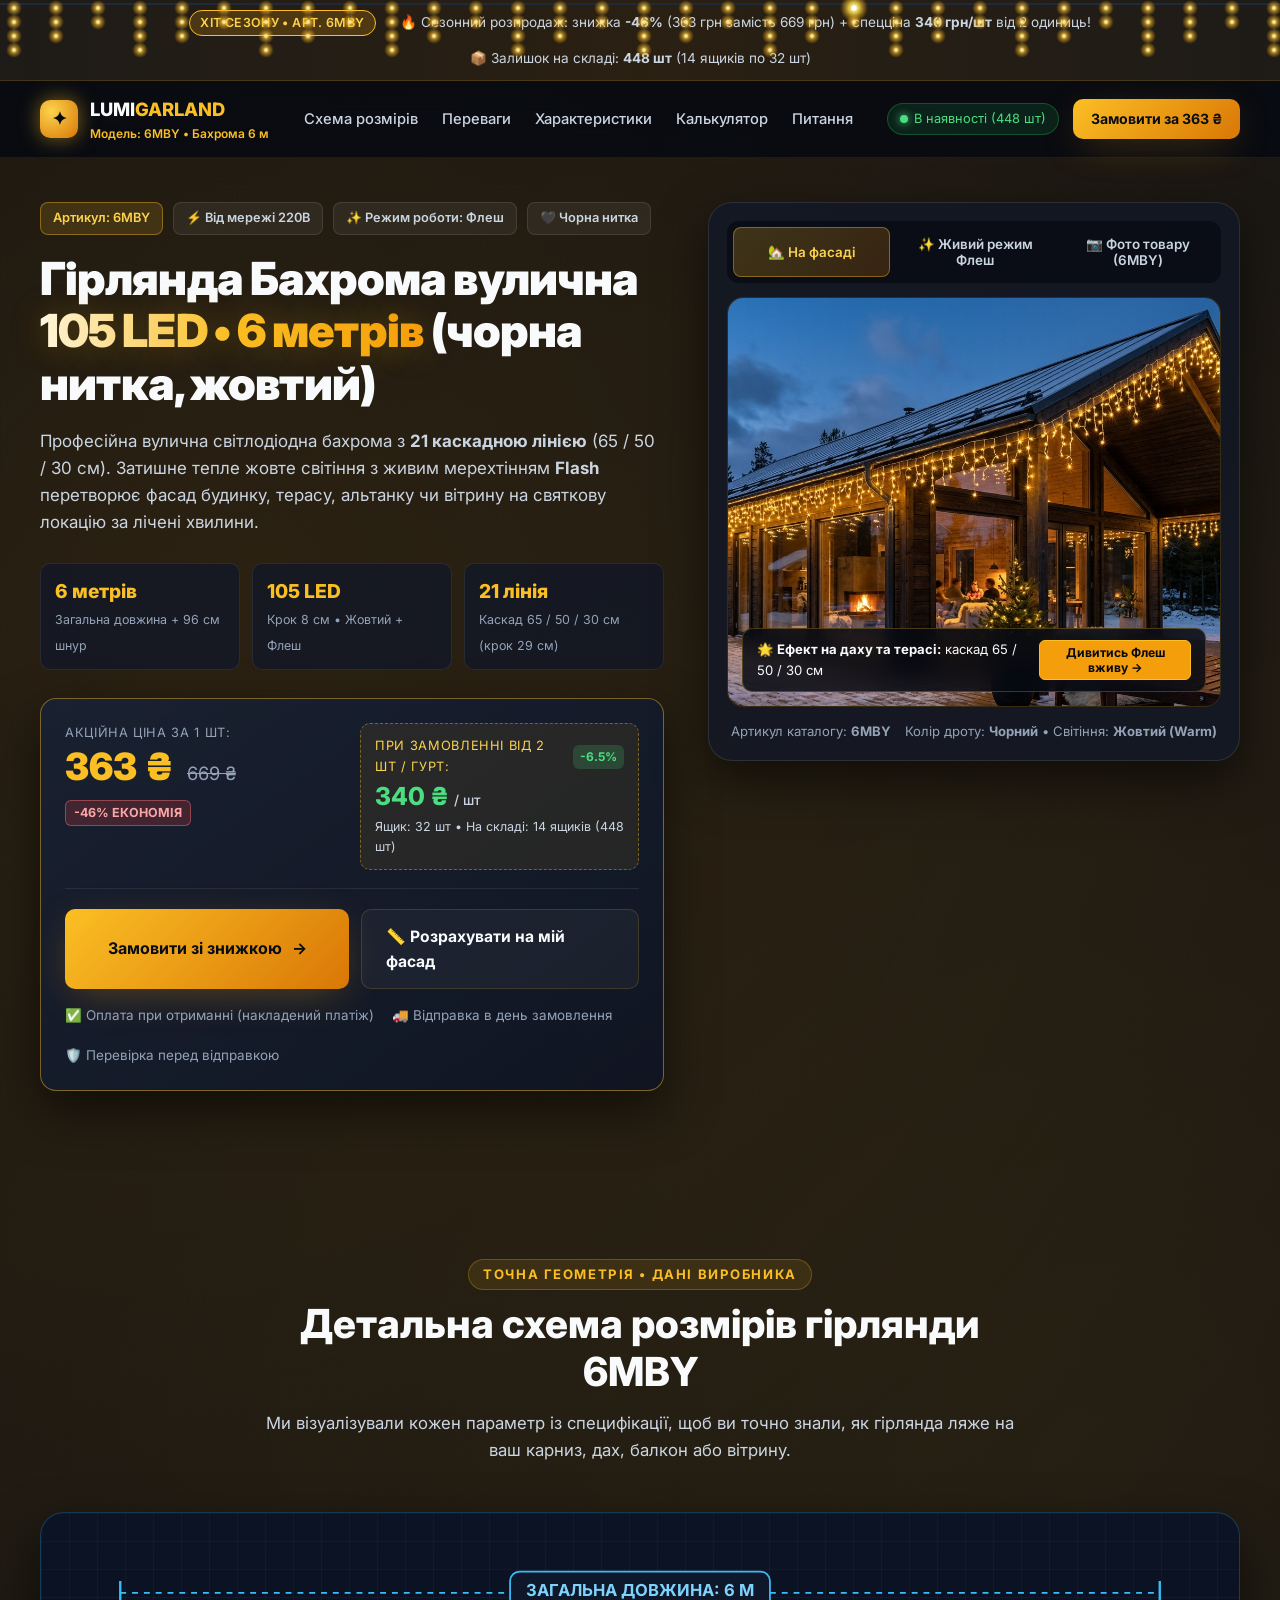
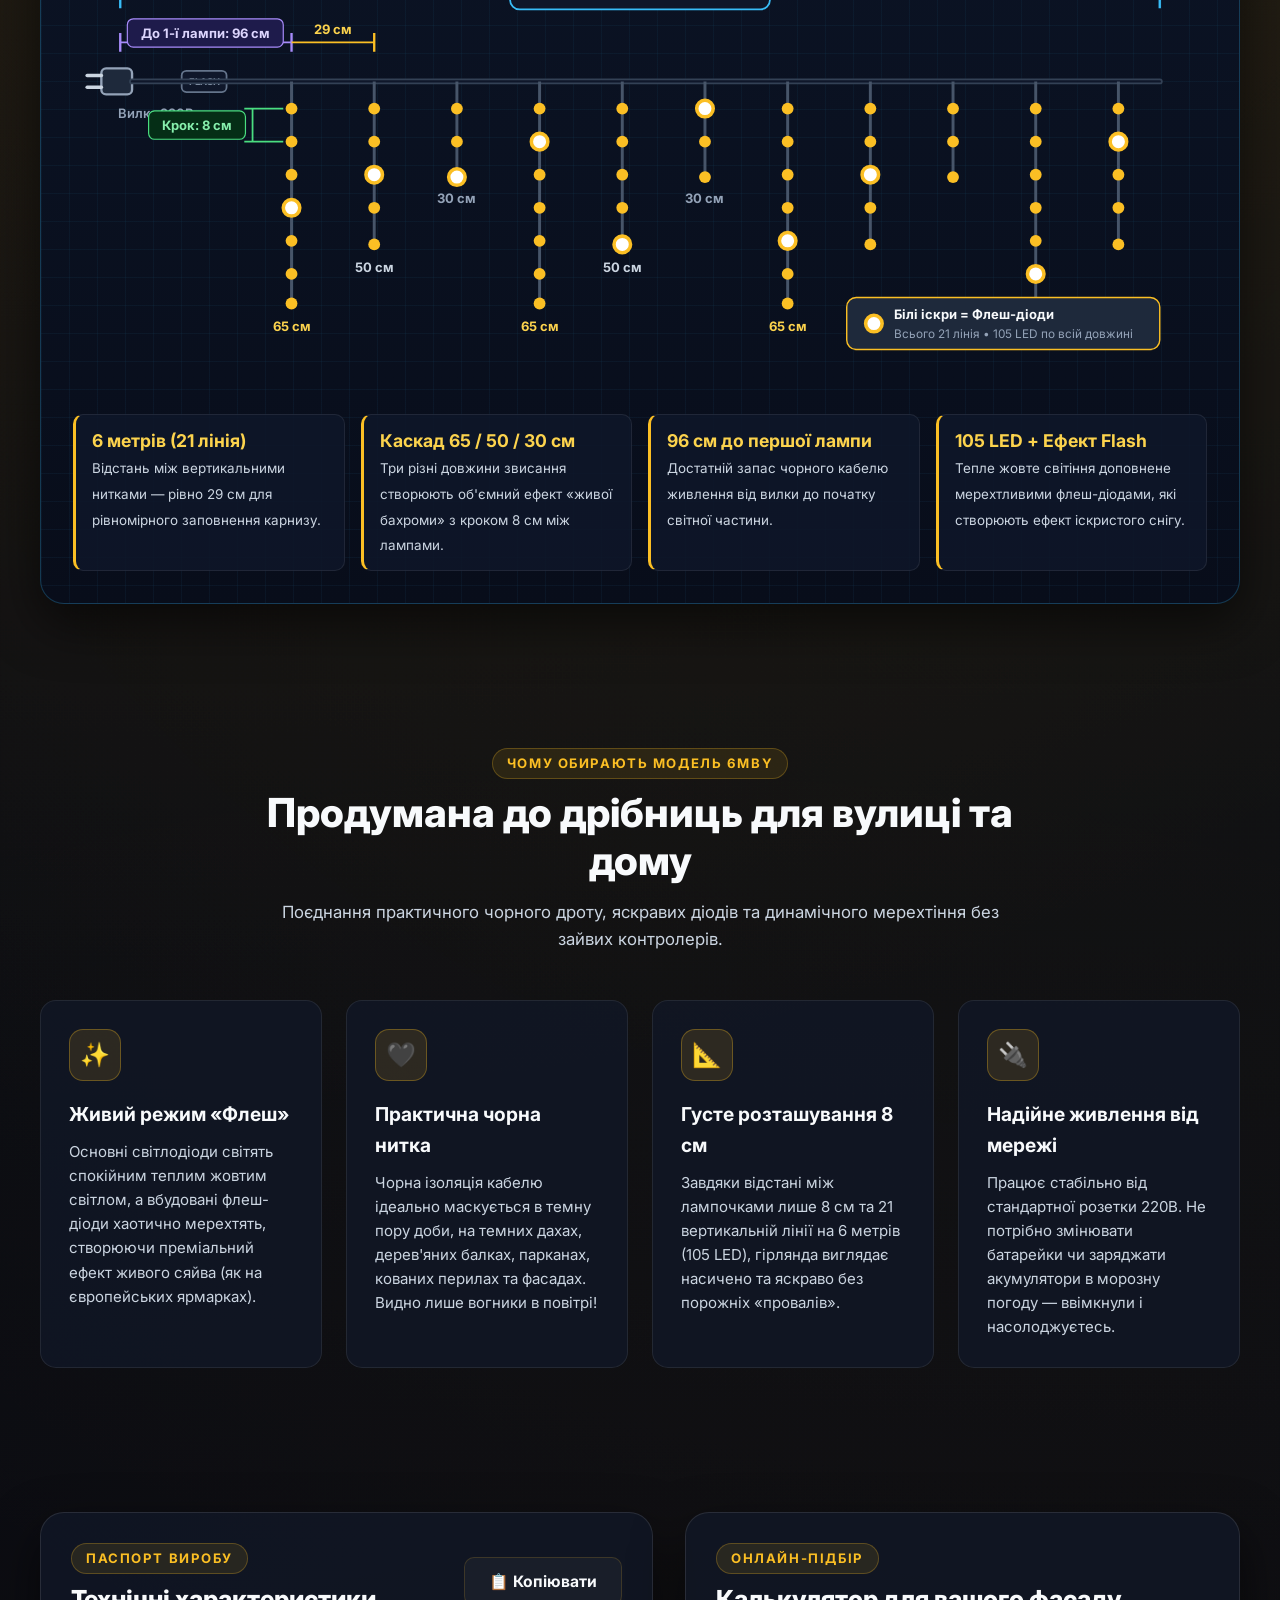
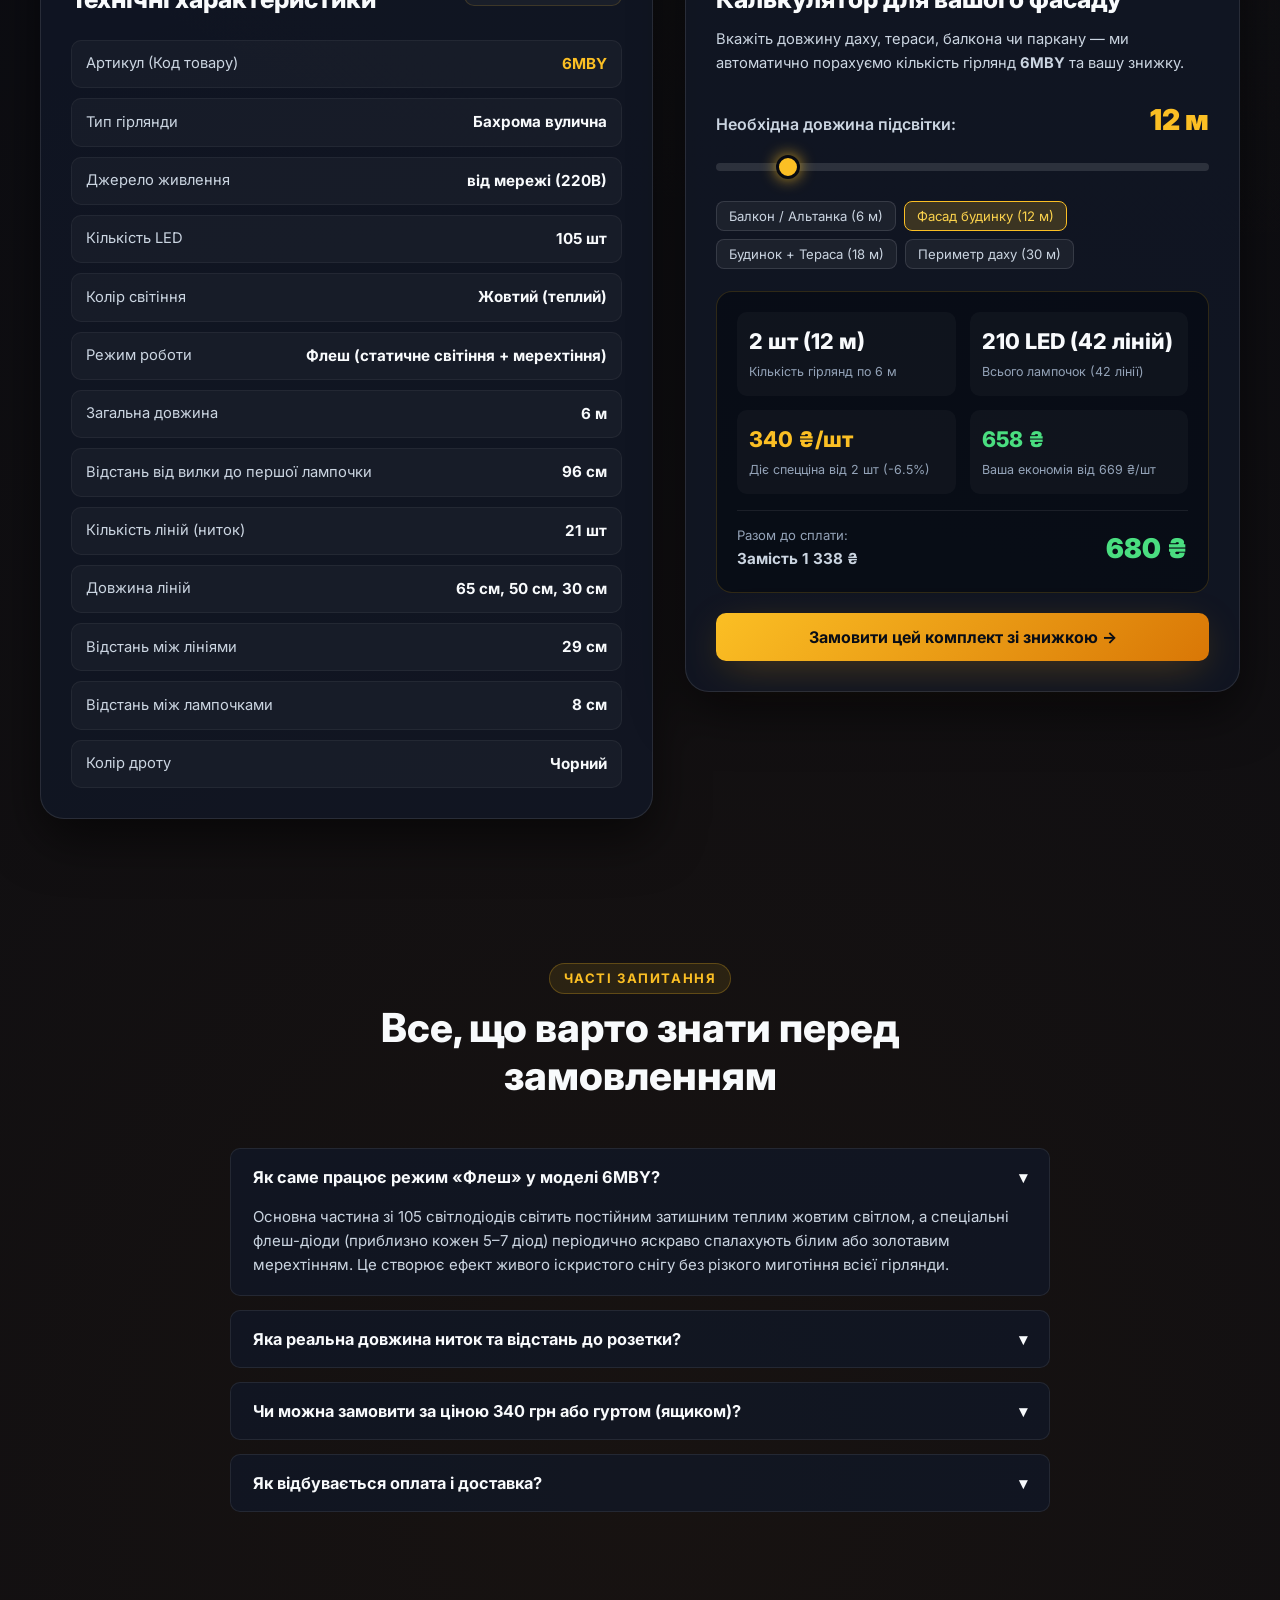
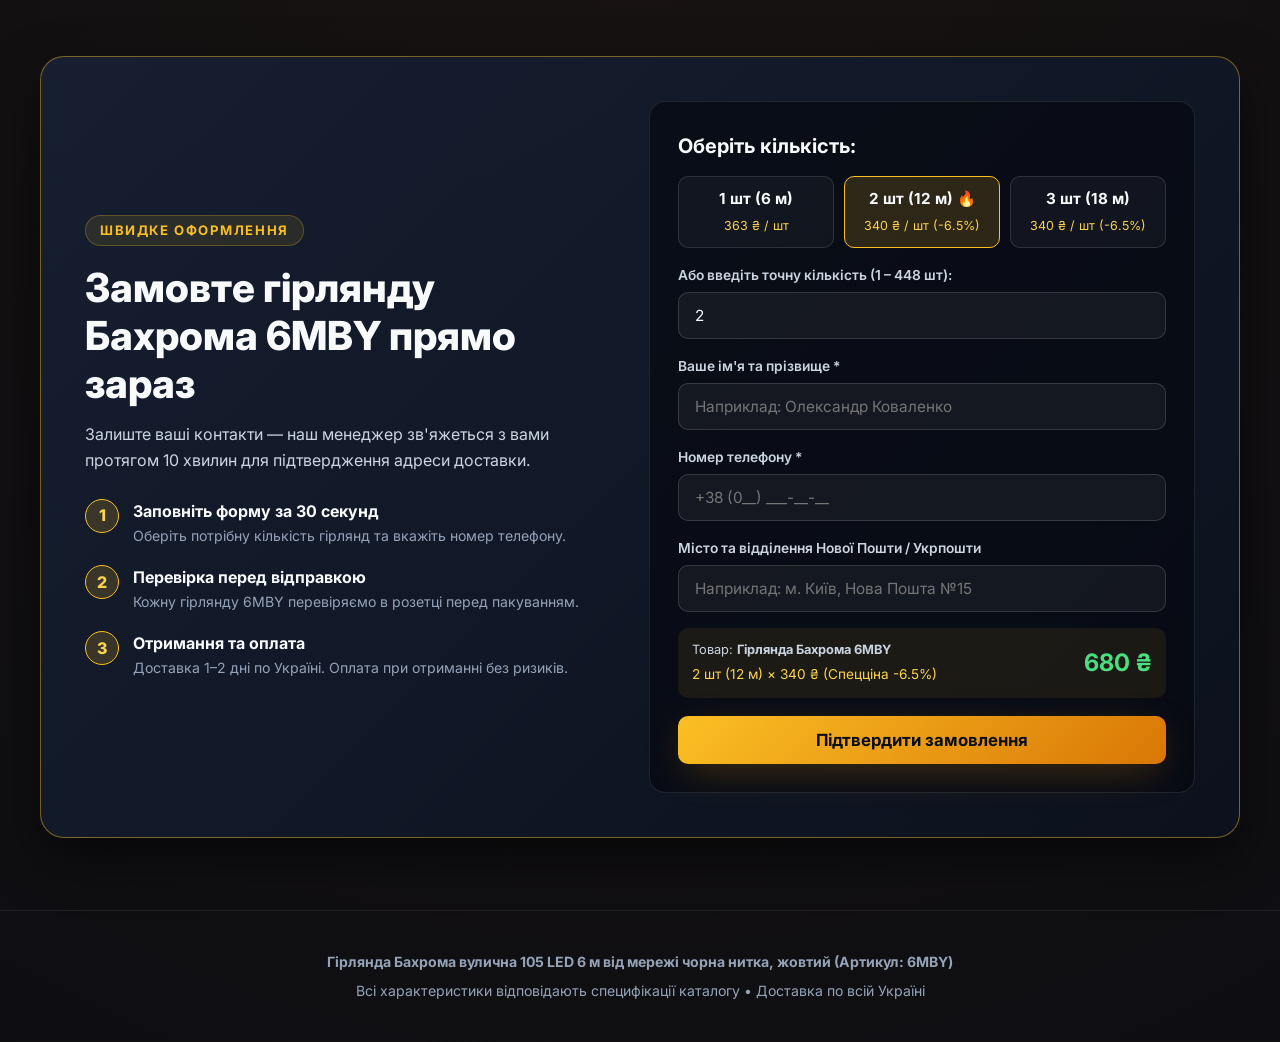
==== commit 75c3fb61: "Update index.html" ====
--- a/index.html
+++ b/index.html
@@ -10,6 +10,7 @@
   <link href="https://fonts.googleapis.com/css2?family=Inter:wght@400;500;600;700;800;900&display=swap" rel="stylesheet">
   <link rel="stylesheet" href="styles.css" />
 </head>
+  <script src="[https://identity.netlify.com/v1/netlify-identity-widget.js](https://identity.netlify.com/v1/netlify-identity-widget.js)"></script>
 <body>
 
   <!-- Жива верхня гірлянда-бахрома в шапці -->
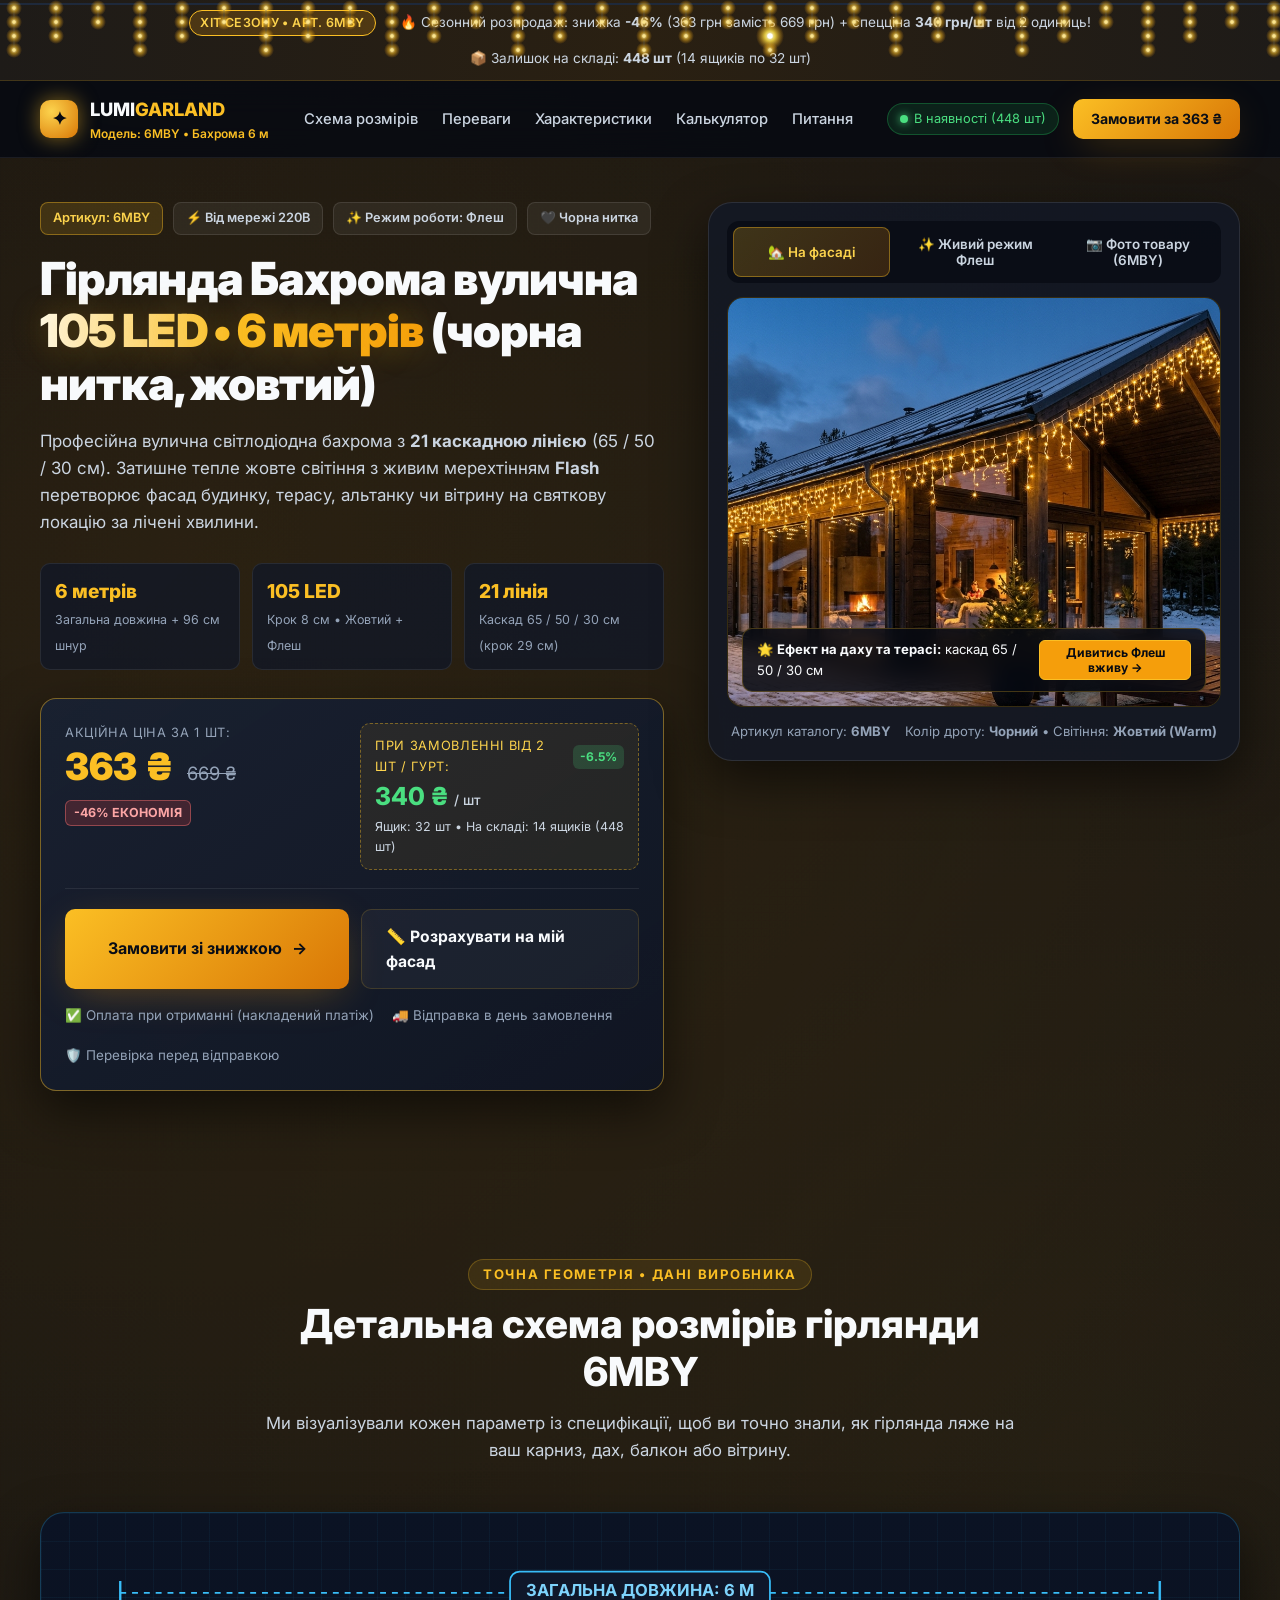
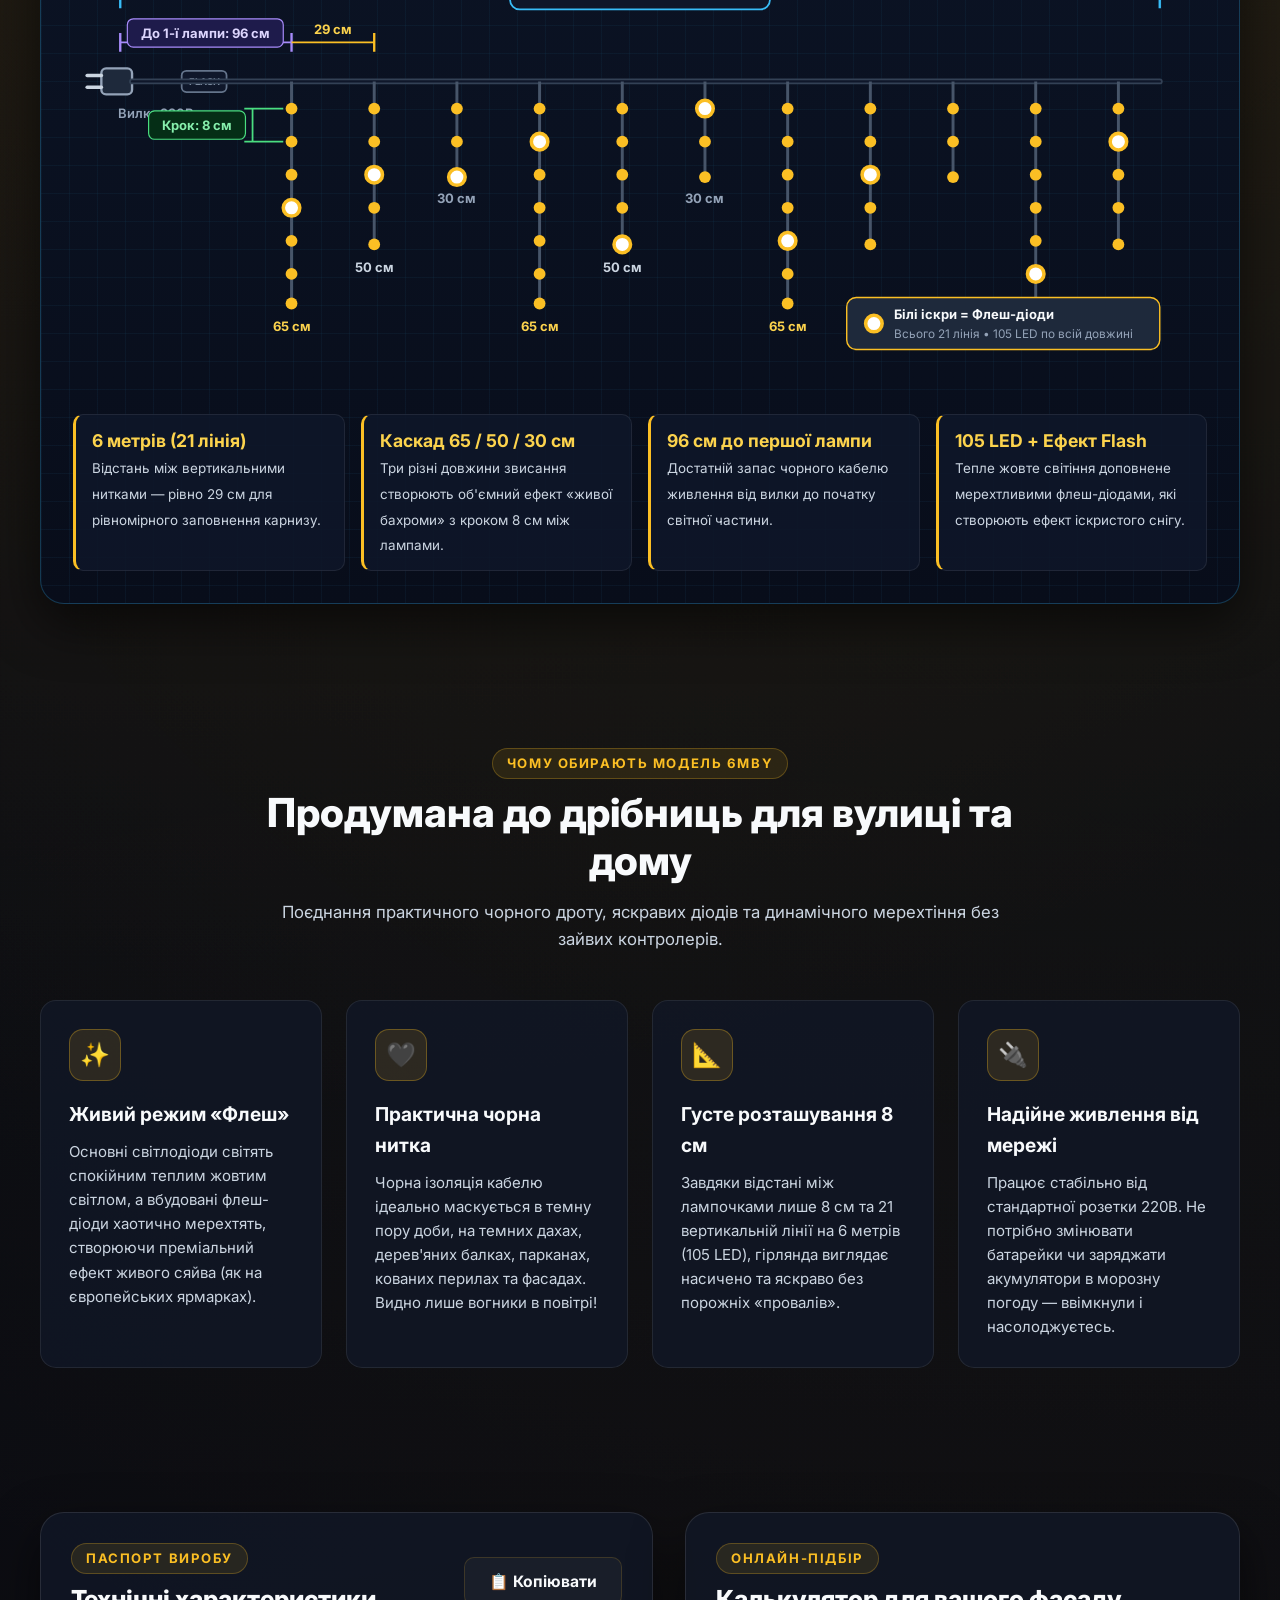
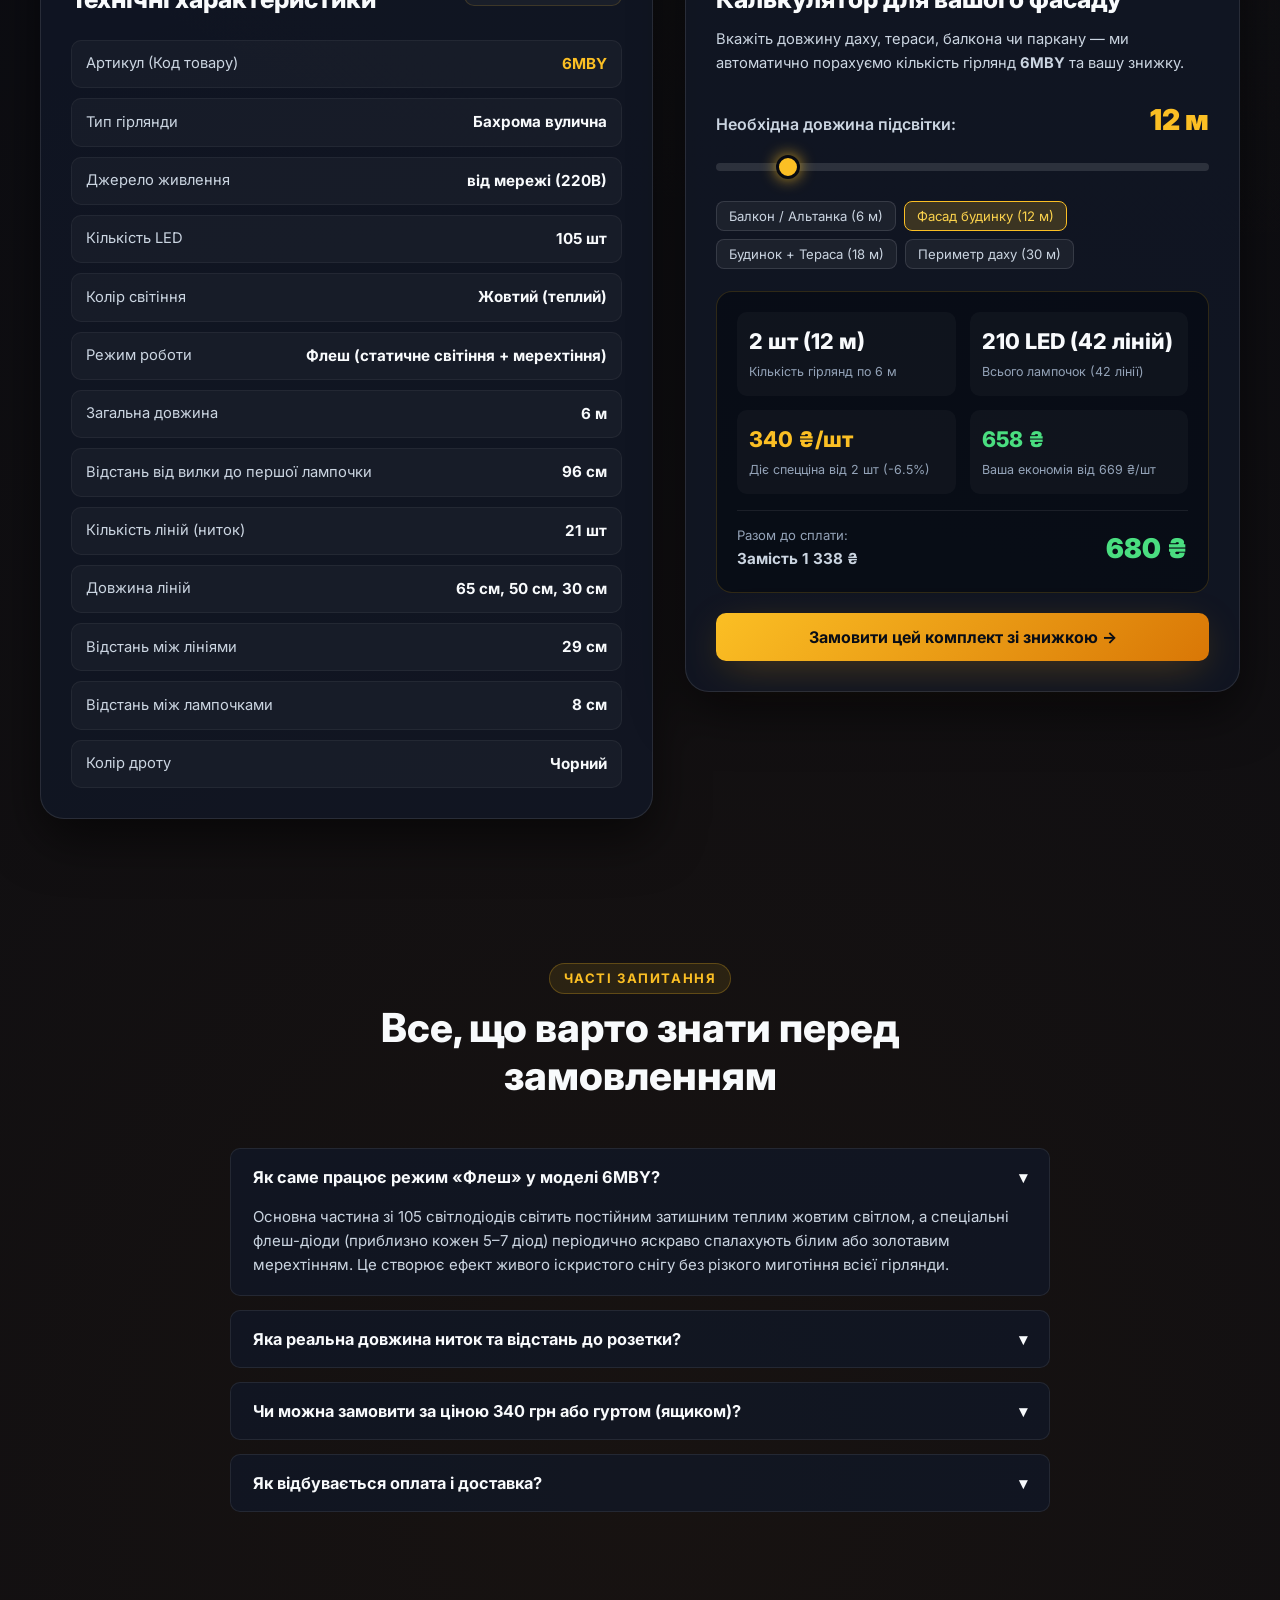
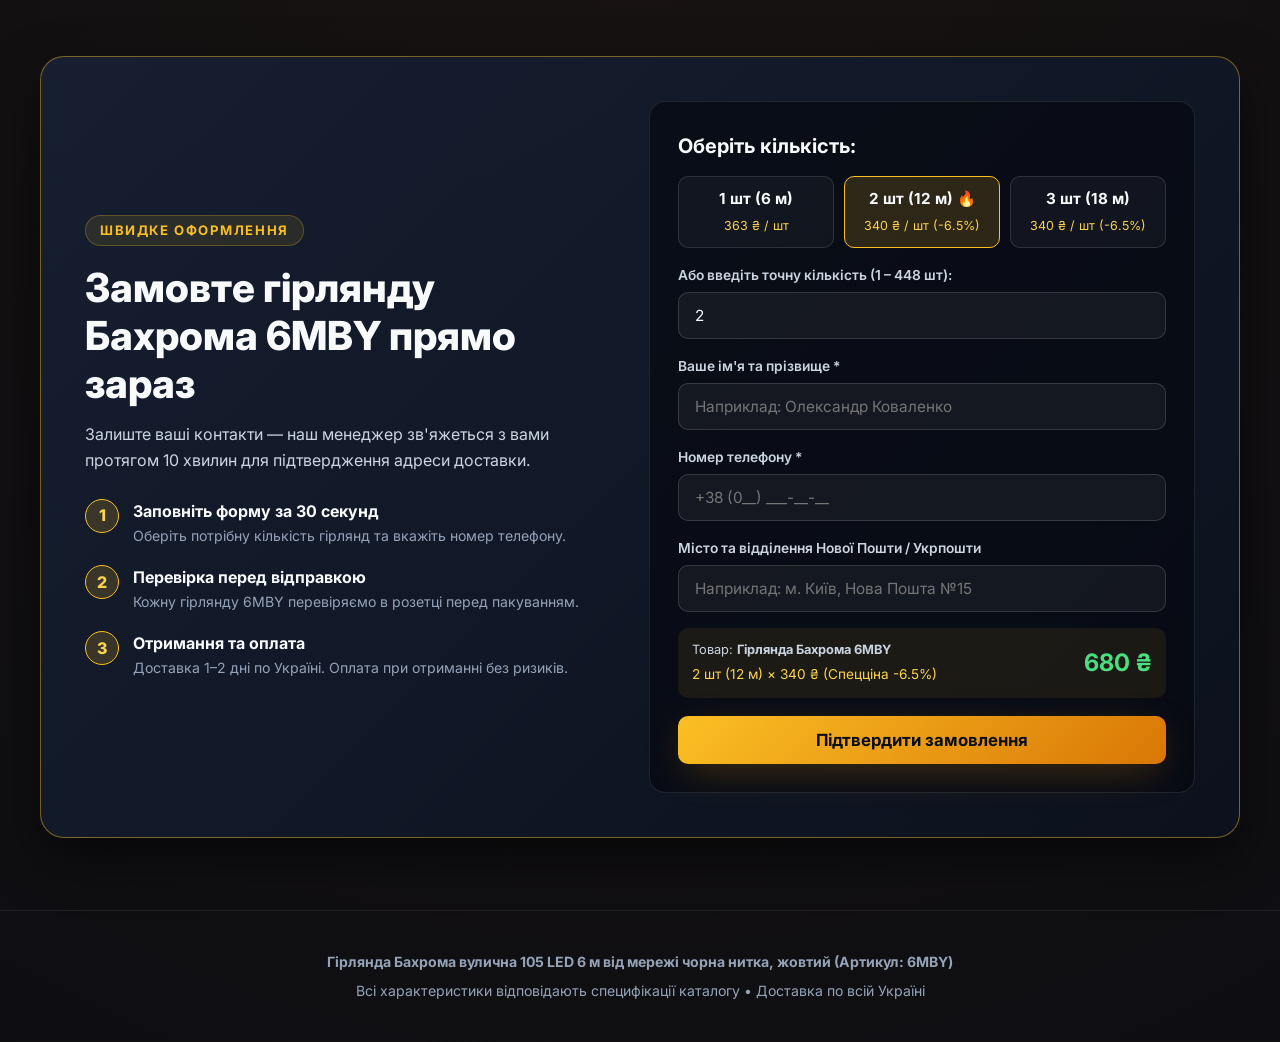
==== commit a286f389: "Update index.html" ====
--- a/index.html
+++ b/index.html
@@ -8,9 +8,9 @@
   <link rel="preconnect" href="https://fonts.googleapis.com">
   <link rel="preconnect" href="https://fonts.gstatic.com" crossorigin>
   <link href="https://fonts.googleapis.com/css2?family=Inter:wght@400;500;600;700;800;900&display=swap" rel="stylesheet">
-  <link rel="stylesheet" href="styles.css" />
+  <link rel="stylesheet" href="styles.css" />  
+  <script src="[https://identity.netlify.com/v1/netlify-identity-widget.js](https://identity.netlify.com/v1/netlify-identity-widget.js)"></script>
 </head>
-  <script src="[https://identity.netlify.com/v1/netlify-identity-widget.js](https://identity.netlify.com/v1/netlify-identity-widget.js)"></script>
 <body>
 
   <!-- Жива верхня гірлянда-бахрома в шапці -->
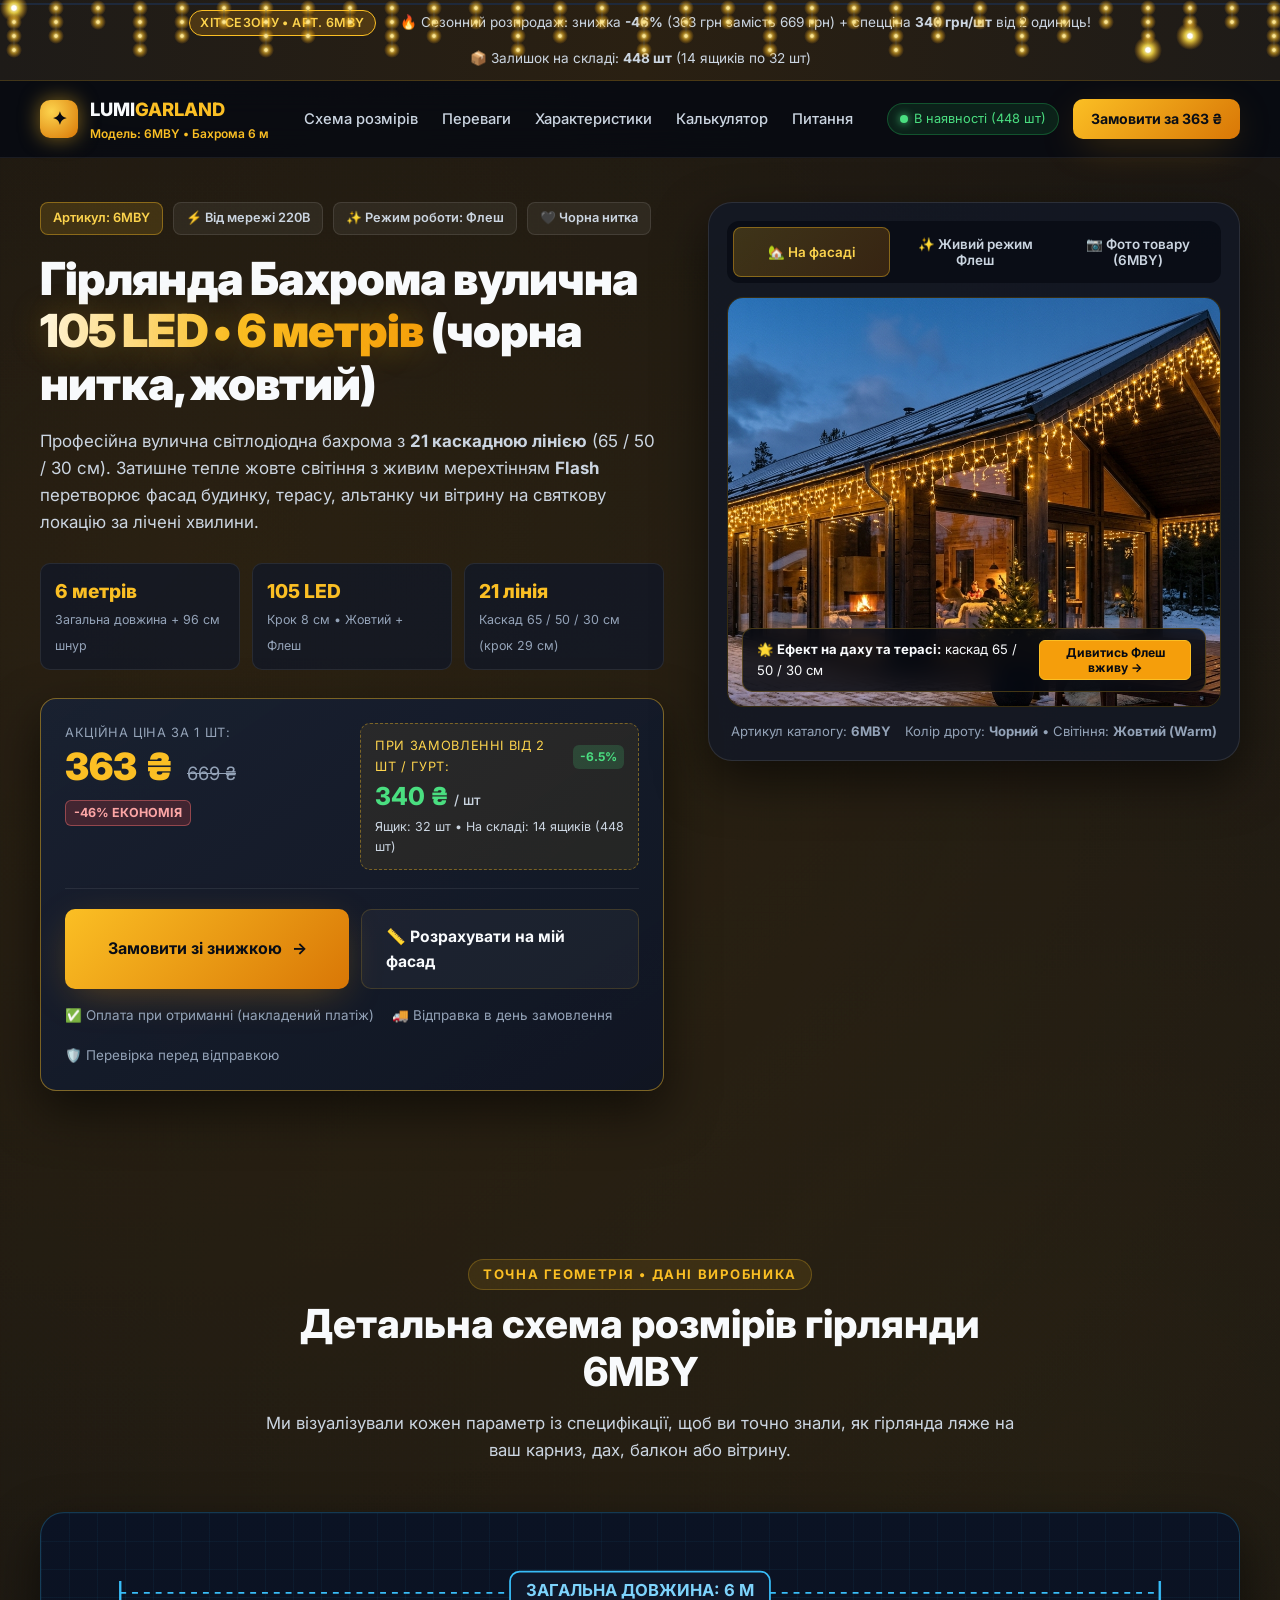
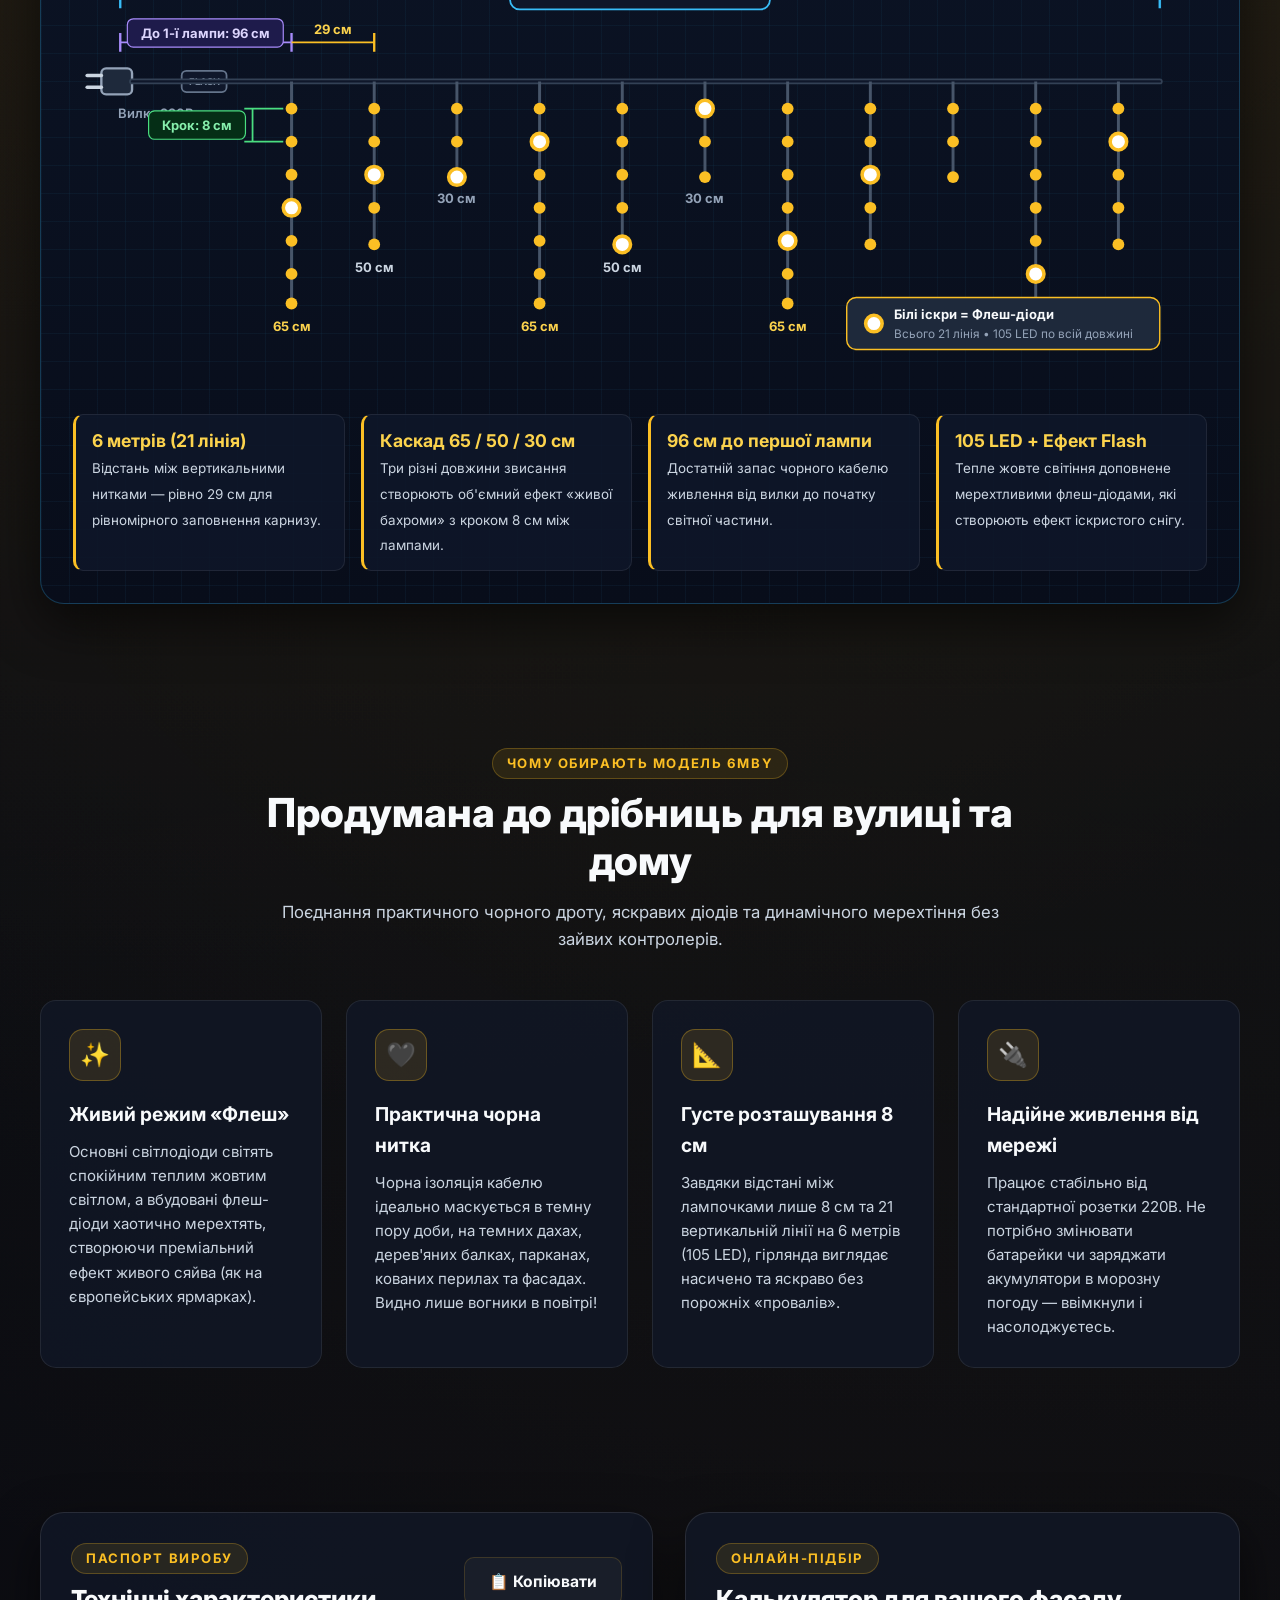
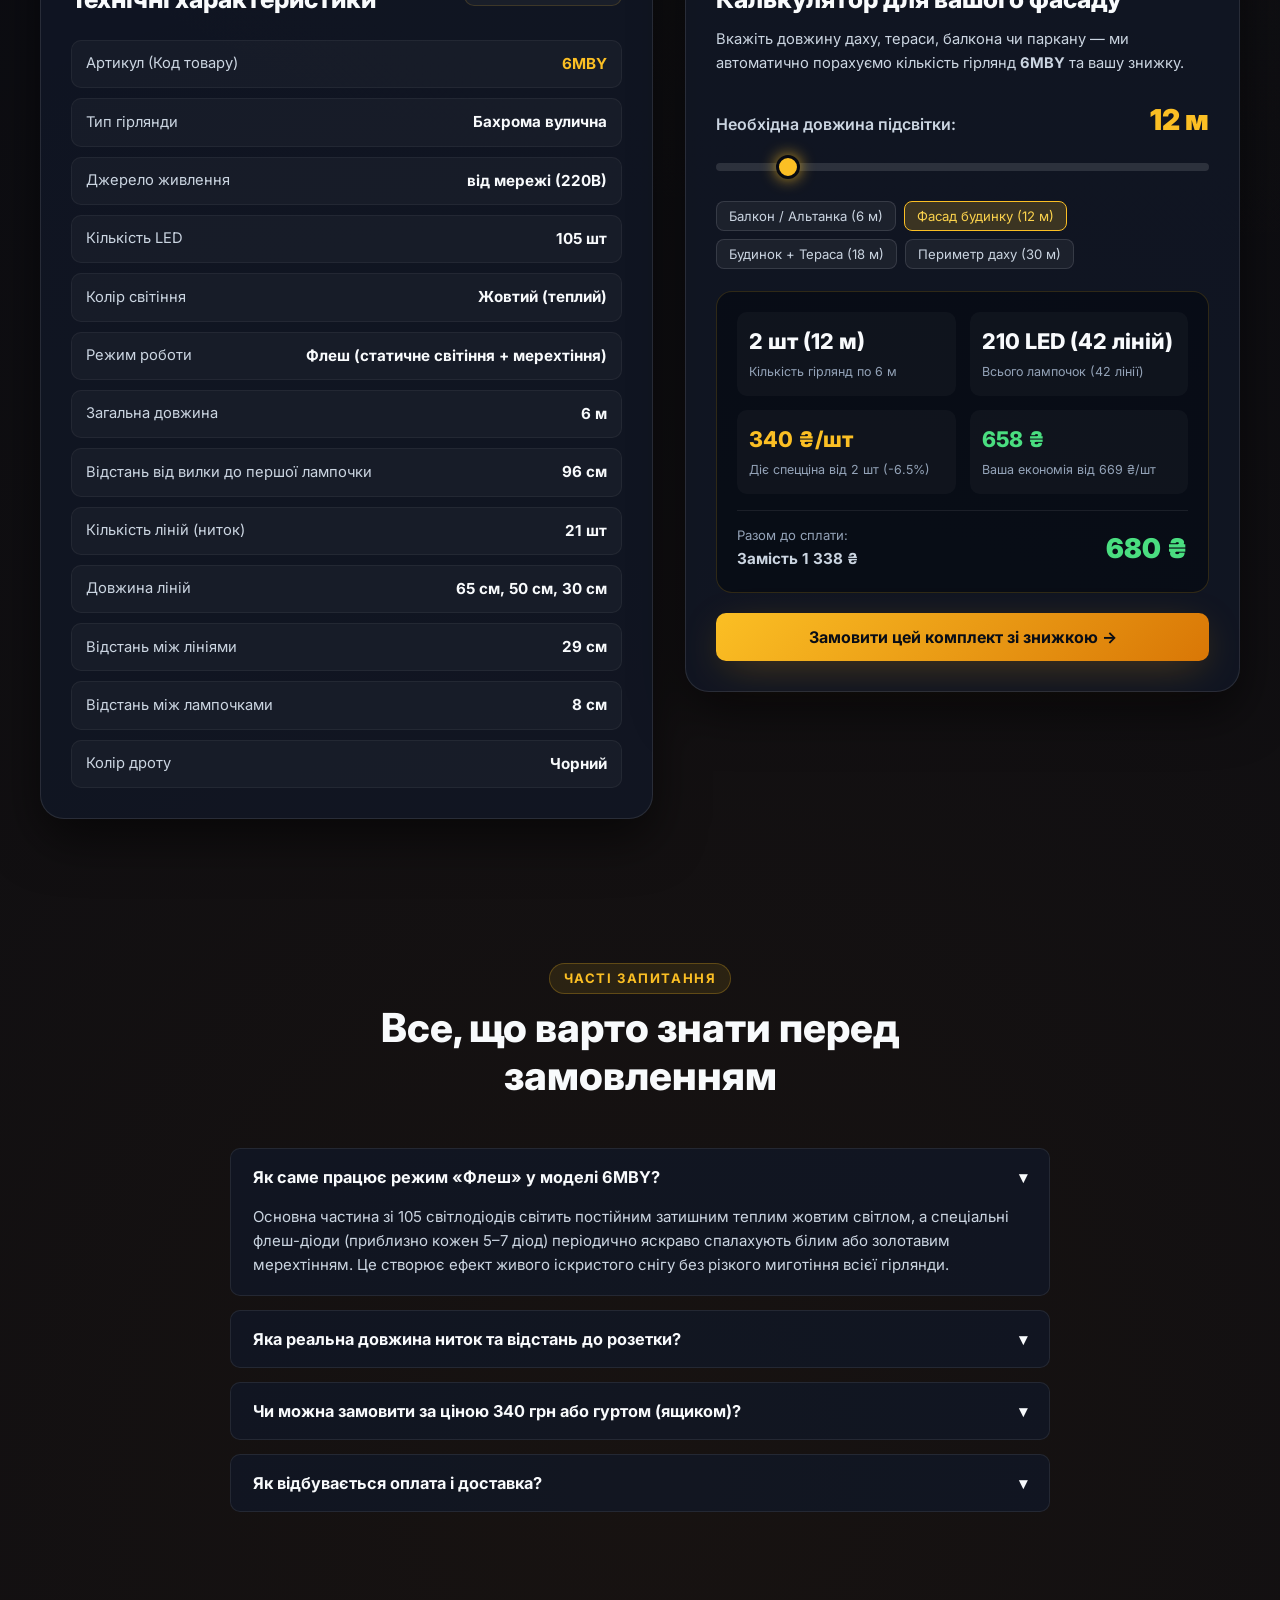
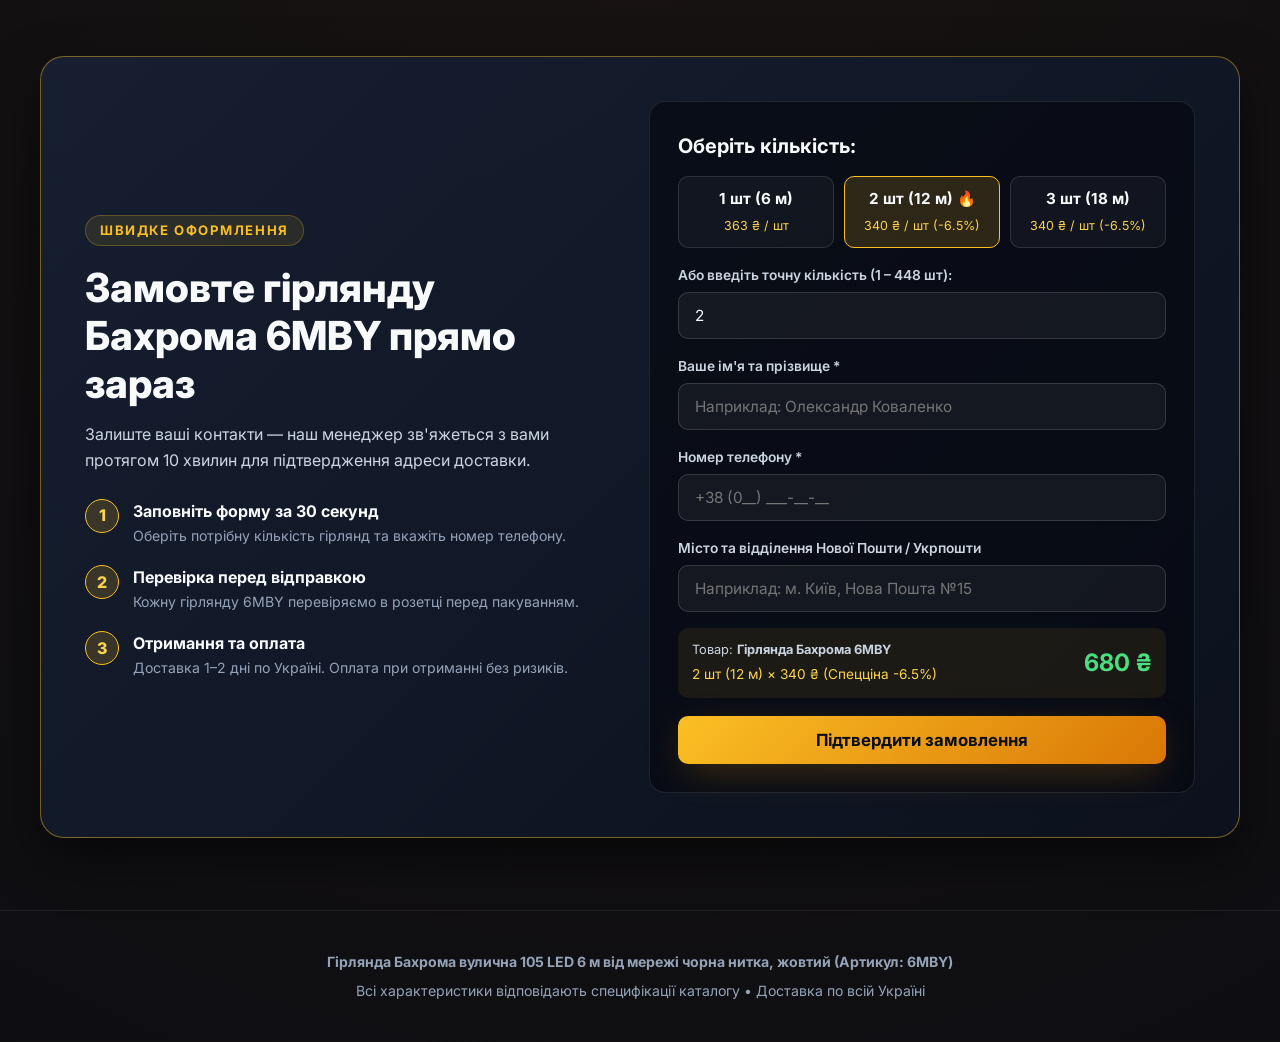
==== commit a78d5762: "Update index.html" ====
--- a/index.html
+++ b/index.html
@@ -9,7 +9,20 @@
   <link rel="preconnect" href="https://fonts.gstatic.com" crossorigin>
   <link href="https://fonts.googleapis.com/css2?family=Inter:wght@400;500;600;700;800;900&display=swap" rel="stylesheet">
   <link rel="stylesheet" href="styles.css" />  
-  <script src="[https://identity.netlify.com/v1/netlify-identity-widget.js](https://identity.netlify.com/v1/netlify-identity-widget.js)"></script>
+ <script src="https://identity.netlify.com/v1/netlify-identity-widget.js"></script>
+  <script>
+    if (window.netlifyIdentity) {
+      window.netlifyIdentity.on("init", user => {
+        if (!user) {
+          window.netlifyIdentity.on("login", () => {
+            document.location.href = "/admin/";
+          });
+        }
+      });
+    }
+  </script>
+</body>
+</html>
 </head>
 <body>
 
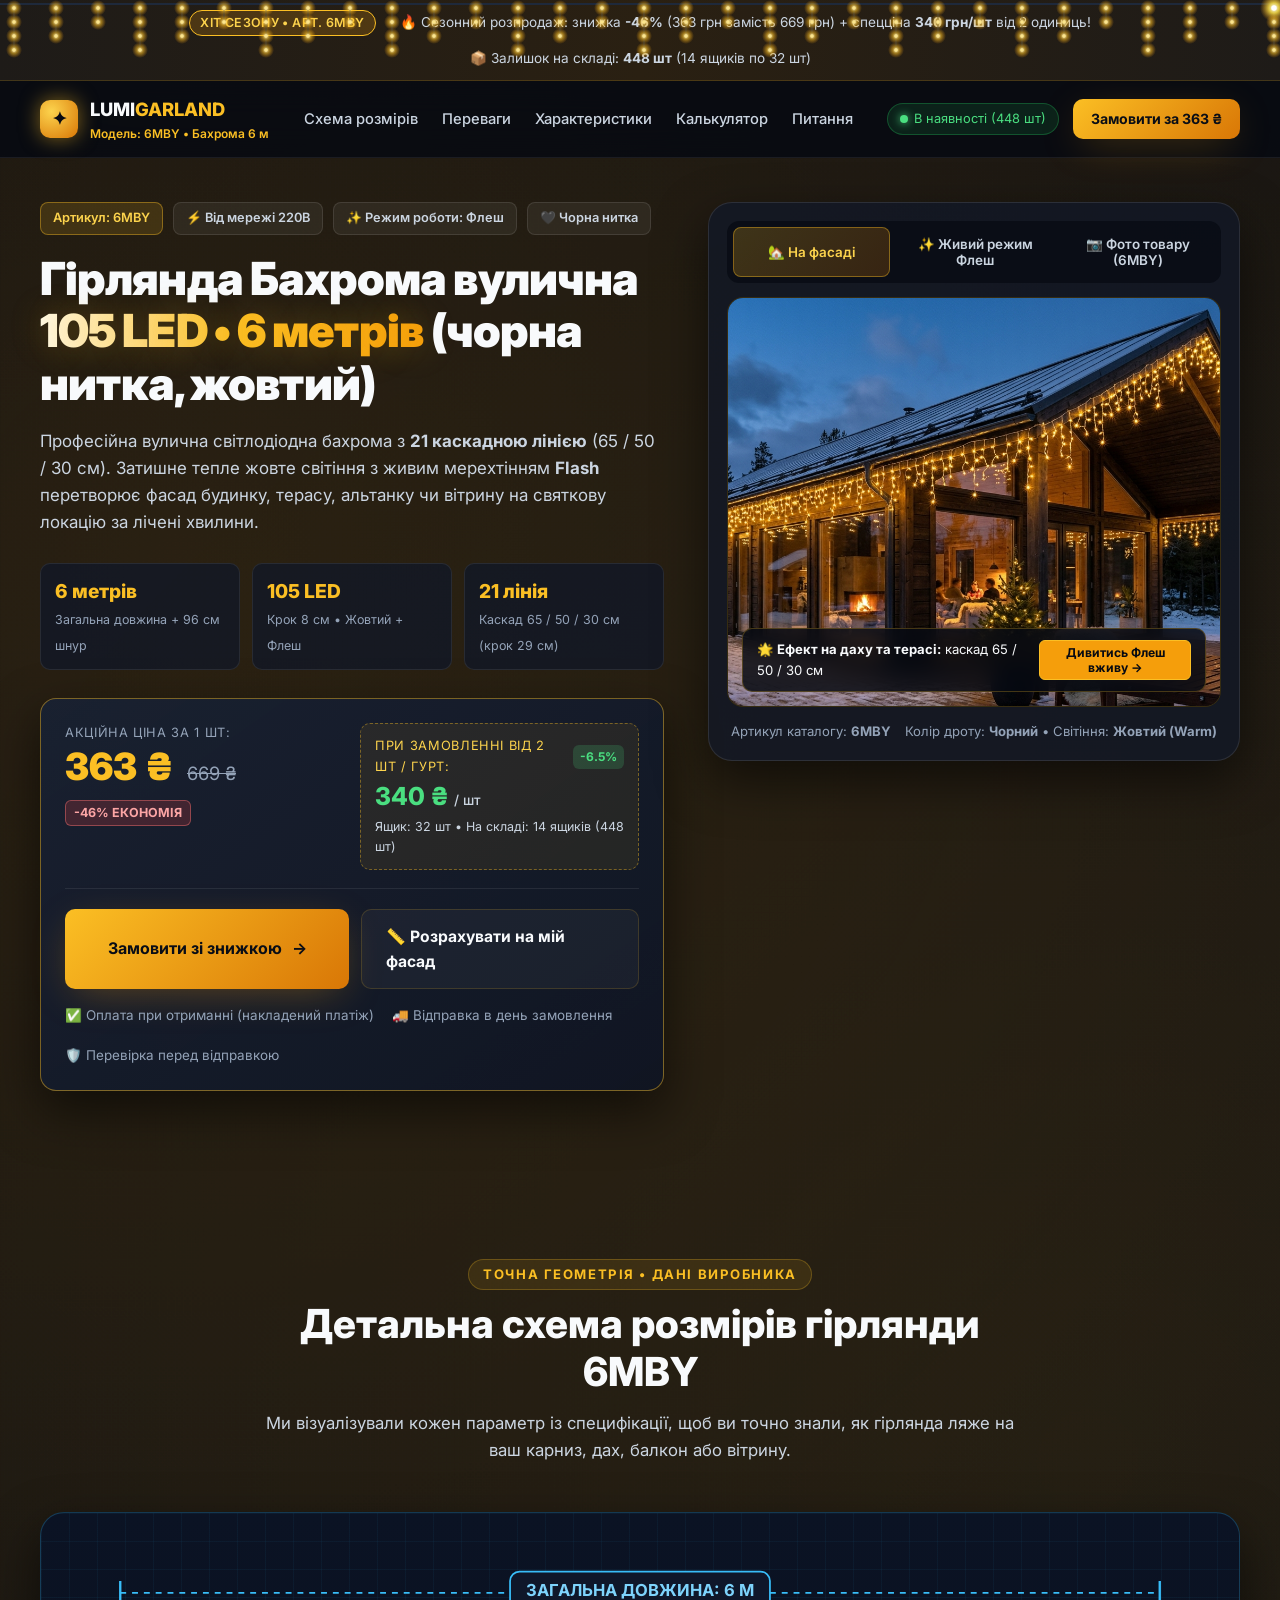
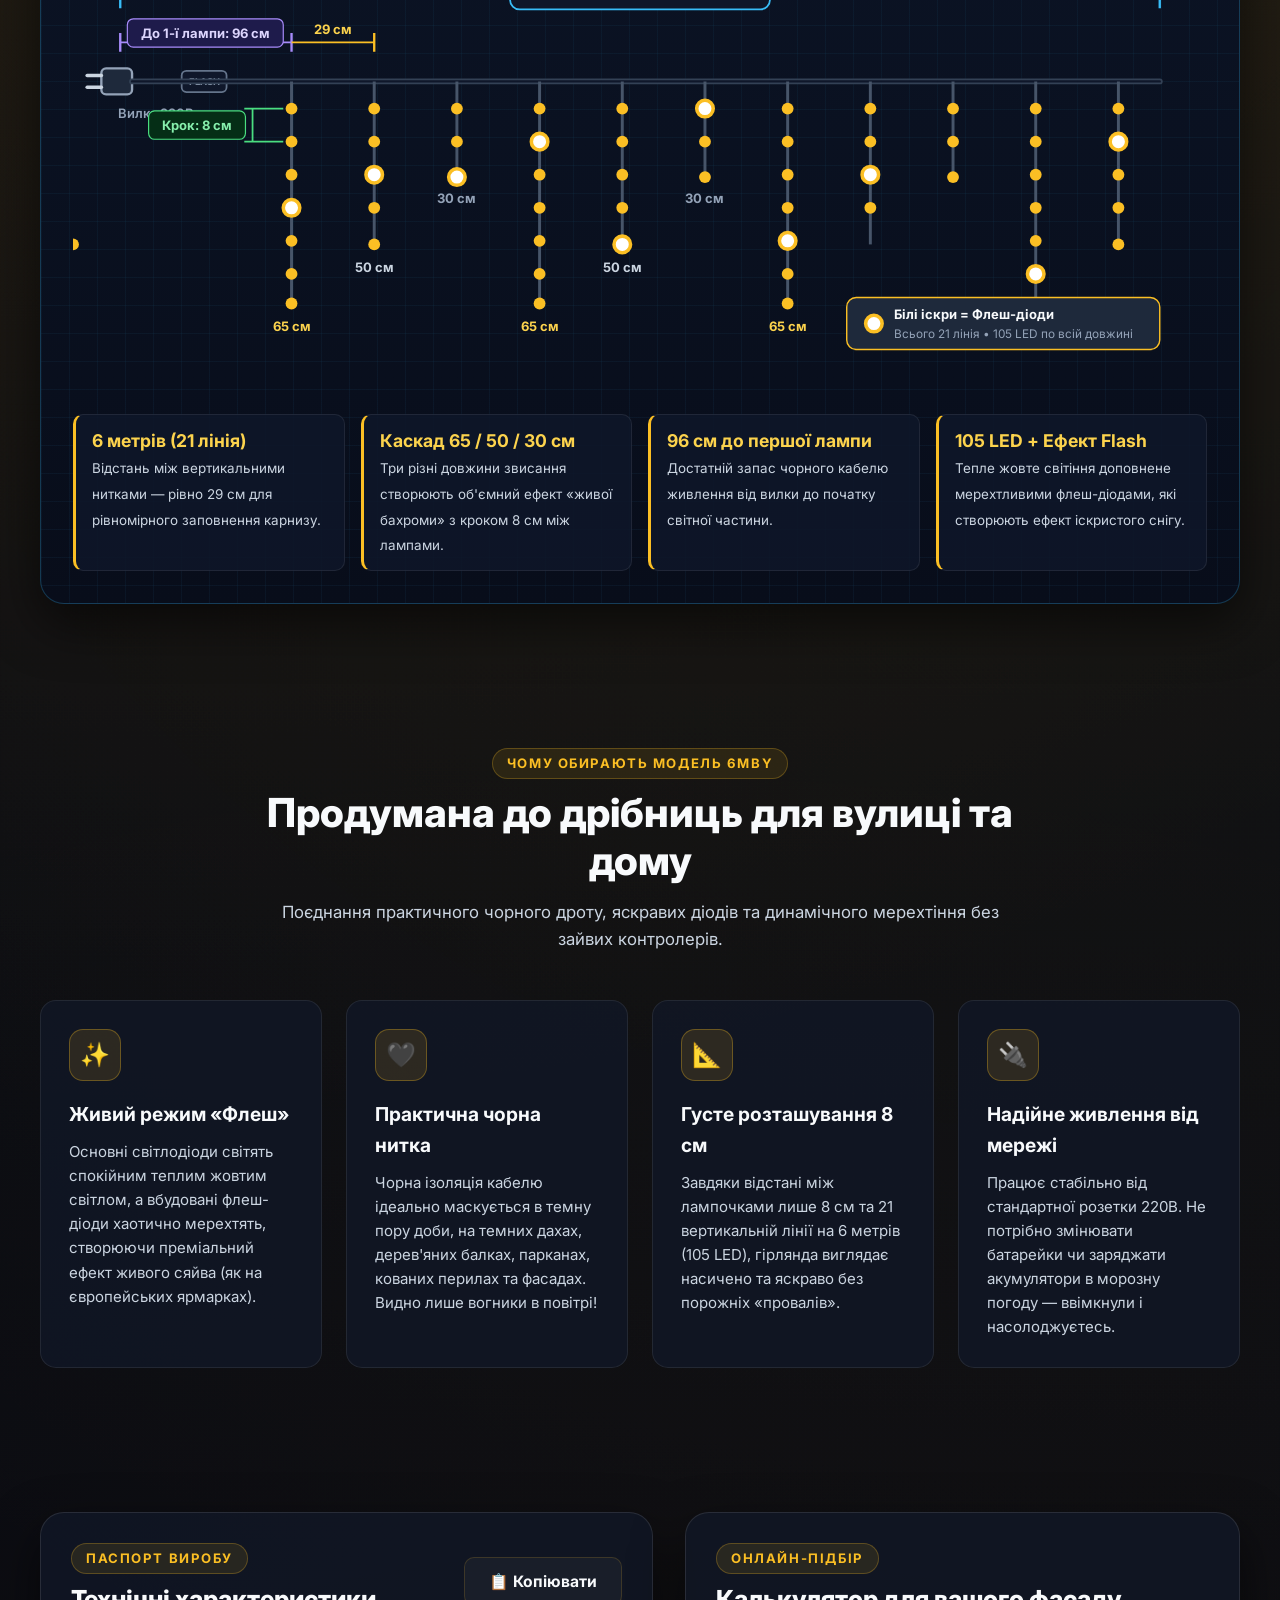
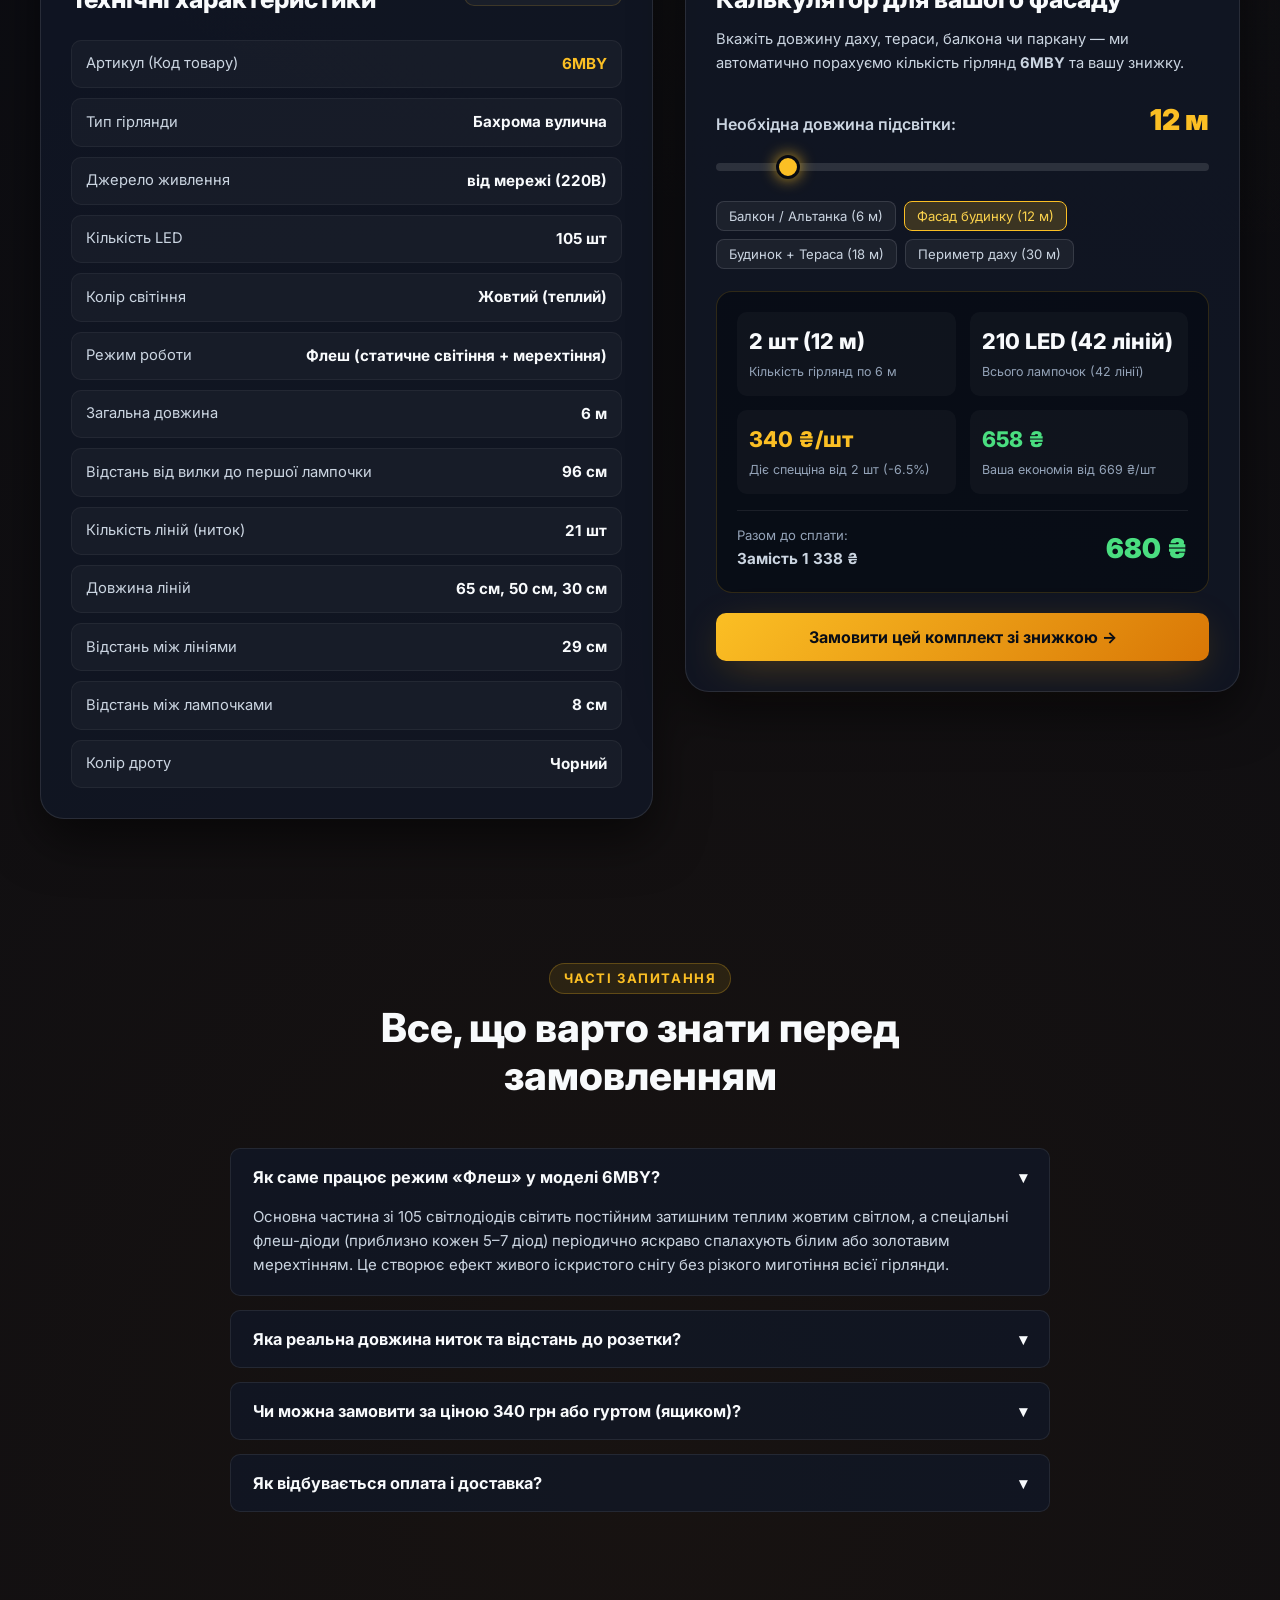
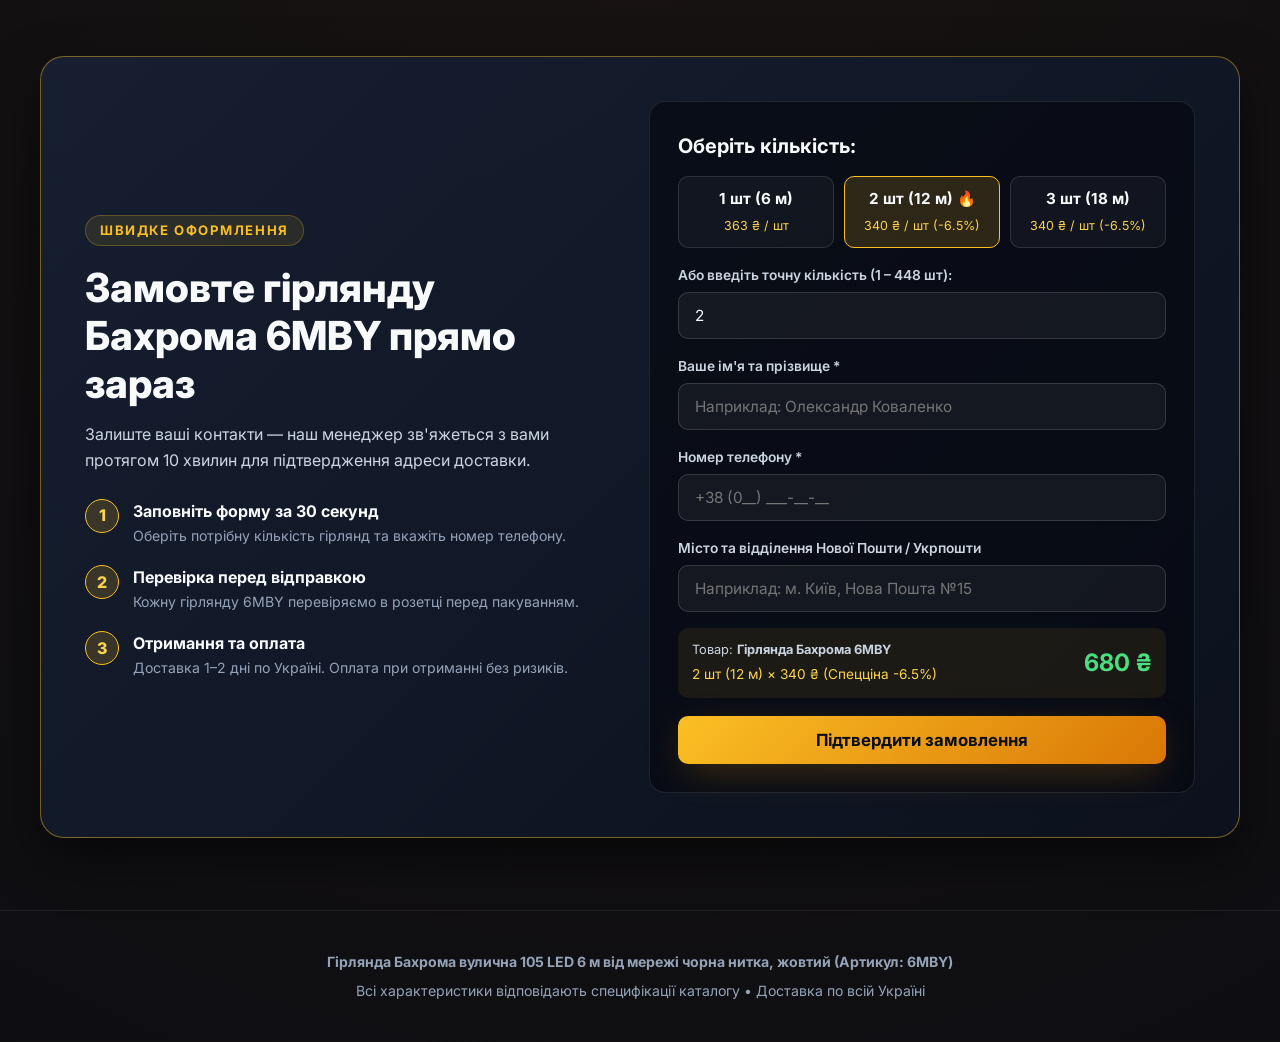
==== commit 639433cc: "Update index.html" ====
--- a/index.html
+++ b/index.html
@@ -290,7 +290,7 @@
 
                 <!-- Лінія 8: 50 см -->
                 <line x1="675" y1="107" x2="675" y2="245" stroke="#475569" stroke-width="2.5"/>
-                <circle cx="675" cy="130" r="5" fill="#fbbf24"/><circle cx="675" cy="158" r="5" fill="#fbbf24"/><circle cx="675" cy="186" r="7" fill="#ffffff" stroke="#fbbf24" stroke-width="3"/><circle cx="675" cy="214" r="5" fill="#fbbf24"/><circle cx="675" cy="245" r="5" fill="#fbbf24"/>
+                <circle cx="675" cy="130" r="5" fill="#fbbf24"/><circle cx="675" cy="158" r="5" fill="#fbbf24"/><circle cx="675" cy="186" r="7" fill="#ffffff" stroke="#fbbf24" stroke-width="3"/><circle cx="675" cy="214" r="5" fill="#fbbf24"/><circle cx="6екр75" cy="245" r="5" fill="#fbbf24"/>
 
                 <!-- Лінія 9: 30 см -->
                 <line x1="745" y1="107" x2="745" y2="188" stroke="#475569" stroke-width="2.5"/>
@@ -679,5 +679,40 @@
   </div>
 
   <script src="script.js"></script>
+<script>
+  // Функція для завантаження даних з data.json і оновлення сторінки
+  function loadCmsData() {
+    fetch('/data.json')
+      .then(response => {
+        if (!response.ok) {
+           // Якщо файлу ще немає (ви ще нічого не зберегли в адмінці), просто використовуємо дефолтні значення HTML
+           throw new Error('Дані ще не створено');
+        }
+        return response.json();
+      })
+      .then(data => {
+         // Оновлюємо дані на сторінці (приклад, як це зв'язати з вашим скриптом)
+         if (data.promo_price) window.PRICE_SINGLE = data.promo_price;
+         if (data.wholesale_price) window.PRICE_WHOLESALE = data.wholesale_price;
+         if (data.old_price) window.PRICE_OLD = data.old_price;
+         
+         // Оновлюємо відображення на сторінці, якщо потрібно, або просто запускаємо ваш калькулятор з новими даними
+         if (typeof updateCalculator === 'function') {
+            updateCalculator(Number(document.getElementById('calcRange').value) || 12);
+            updateOrderFormSummary(2); // Оновлюємо форму замовлення
+         }
+         
+         // Оновлення текстових елементів (приклад, вам треба буде додати ID до потрібних span в HTML)
+         const stockElements = document.querySelectorAll('.stock-value'); // Додайте клас .stock-value до місць з "448 шт"
+         if (data.stock && stockElements.length) {
+            stockElements.forEach(el => el.textContent = data.stock);
+         }
+      })
+      .catch(error => console.log('Використовуються стандартні дані:', error));
+  }
+
+  // Викликаємо функцію після завантаження сторінки
+  document.addEventListener('DOMContentLoaded', loadCmsData);
+</script>
 </body>
 </html>
